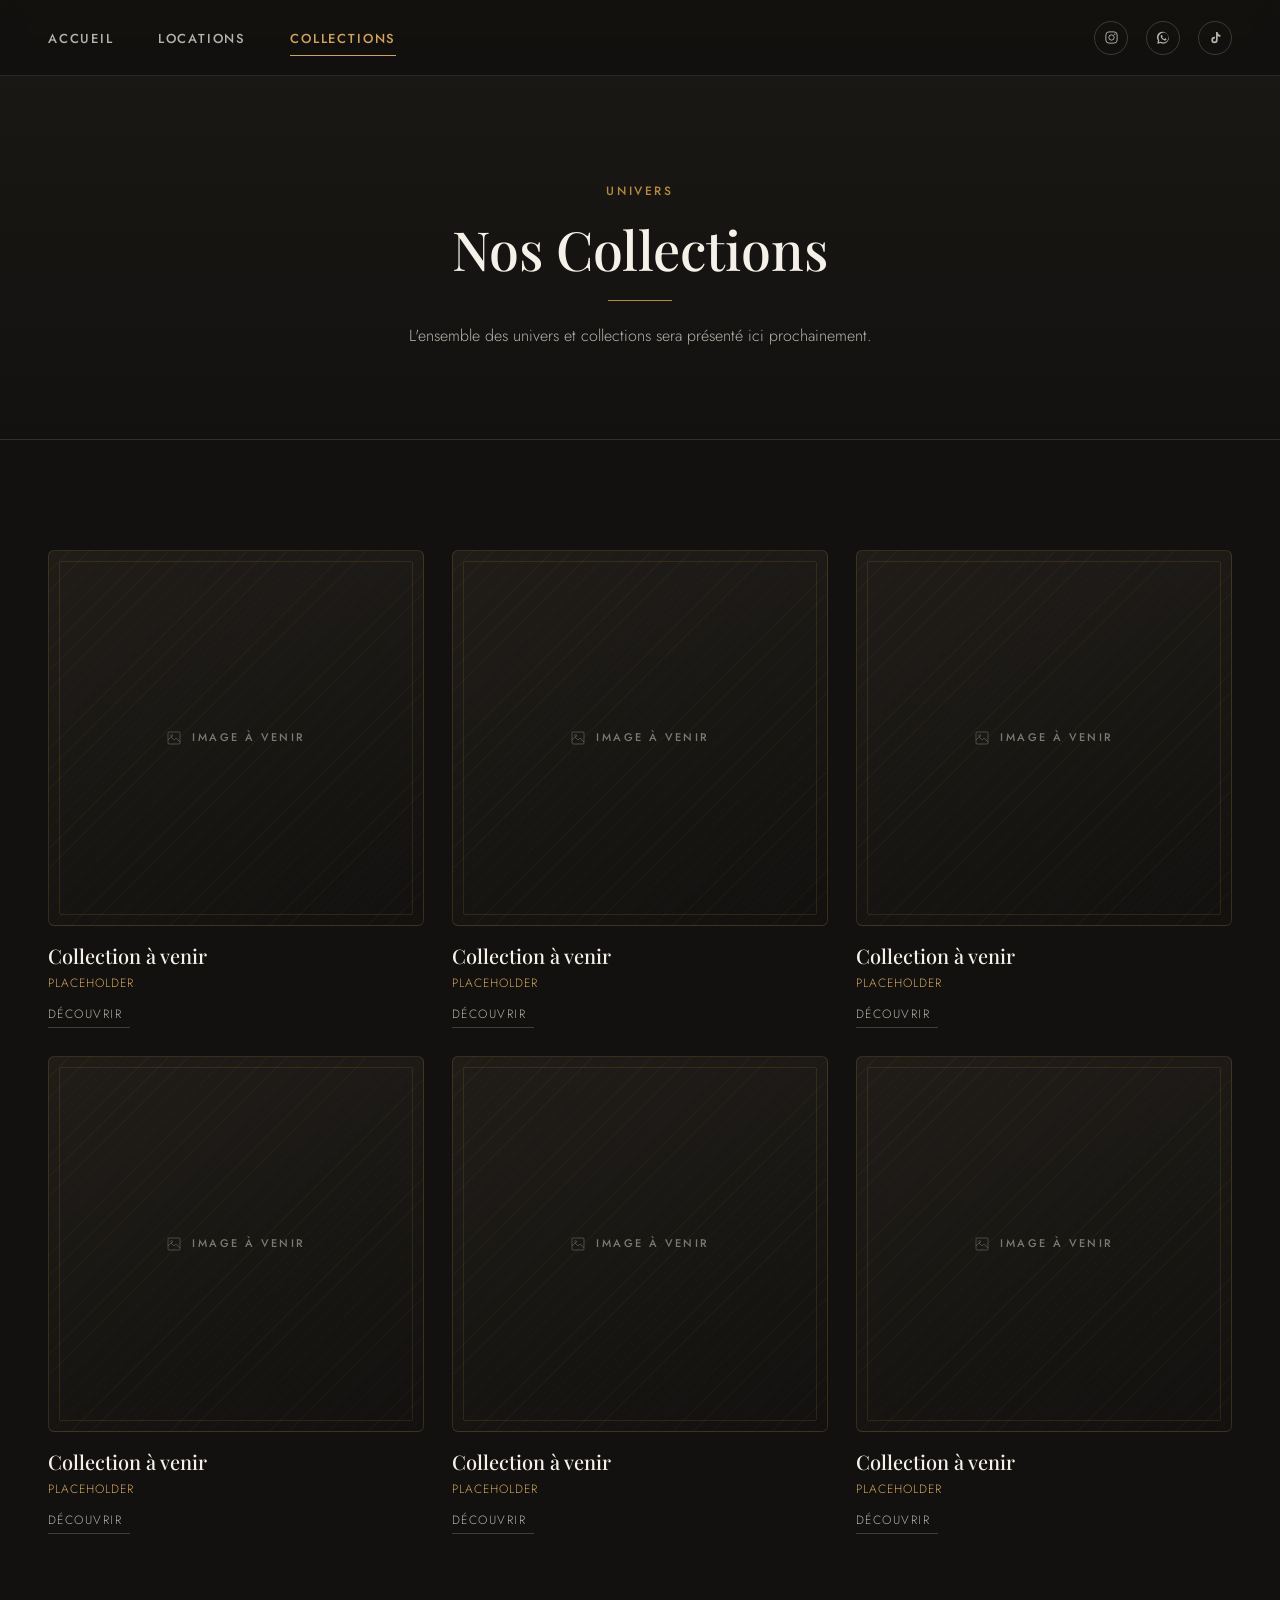
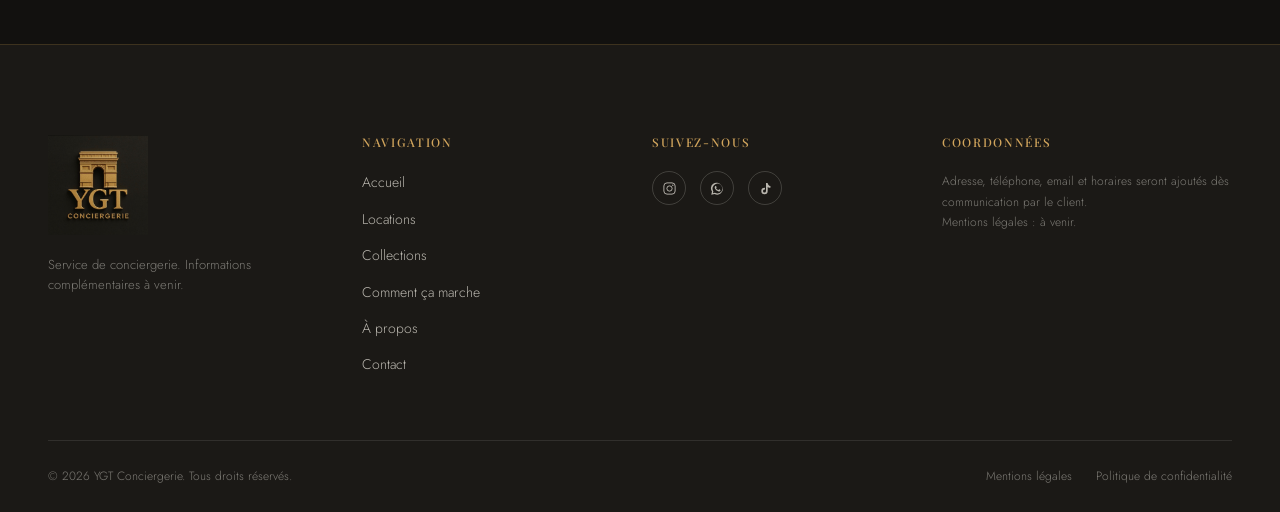
==== collections.html @ a8f9ca13 "Site YGT Conciergerie - structure initiale" ====
<!DOCTYPE html>
<html lang="fr">
<head>
<meta charset="UTF-8">
<meta name="viewport" content="width=device-width, initial-scale=1.0">
<title>YGT Conciergerie — Collections</title>
<meta name="description" content="YGT Conciergerie — page Collections. Contenu en cours de finalisation.">
<link rel="canonical" href="https://www.ygtconciergerie-a-definir.fr/collections.html">
<!-- ⚠ Domaine de production à renseigner : remplacer "ygtconciergerie-a-definir.fr" partout dans le site avant mise en ligne -->

<meta property="og:type" content="website">
<meta property="og:site_name" content="YGT Conciergerie">
<meta property="og:title" content="YGT Conciergerie — Collections">
<meta property="og:description" content="YGT Conciergerie — page Collections. Contenu en cours de finalisation.">
<meta property="og:image" content="https://www.ygtconciergerie-a-definir.fr/assets/logos/17_miniature_og_avec_texte.jpg">
<meta property="og:url" content="https://www.ygtconciergerie-a-definir.fr/collections.html">
<meta property="og:locale" content="fr_FR">

<meta name="twitter:card" content="summary_large_image">
<meta name="twitter:title" content="YGT Conciergerie — Collections">
<meta name="twitter:description" content="YGT Conciergerie — page Collections. Contenu en cours de finalisation.">
<meta name="twitter:image" content="https://www.ygtconciergerie-a-definir.fr/assets/logos/17_miniature_og_avec_texte.jpg">

<link rel="icon" href="assets/logos/06_favicon_16.jpg" sizes="16x16" type="image/jpeg">
<link rel="icon" href="assets/logos/05_favicon_32.jpg" sizes="32x32" type="image/jpeg">
<link rel="icon" href="assets/logos/04_favicon_64.jpg" sizes="64x64" type="image/jpeg">
<link rel="icon" href="assets/logos/03_favicon_128.jpg" sizes="128x128" type="image/jpeg">
<link rel="icon" href="assets/logos/02_favicon_256.jpg" sizes="256x256" type="image/jpeg">
<link rel="apple-touch-icon" href="assets/logos/07_icone_application_fond_sombre.jpg">

<link rel="stylesheet" href="css/style.css">
<link rel="stylesheet" href="css/animations.css">
<link rel="stylesheet" href="css/responsive.css">
</head>
<body>
<a class="skip-link" href="#main">Aller au contenu principal</a>

<header class="site-header header-solid" id="siteHeader">
    <div class="container header-inner">
        <nav class="main-nav" aria-label="Navigation principale">
            <ul>
                <li><a href="index.html" class="nav-link">Accueil</a></li>
                <li><a href="locations.html" class="nav-link">Locations</a></li>
                <li><a href="collections.html" class="nav-link" aria-current="page">Collections</a></li>
            </ul>
        </nav>

        <div class="header-socials" aria-label="Réseaux sociaux YGT Conciergerie">
            <a href="#" class="social-icon" aria-label="Instagram (lien à venir)">
                <svg viewBox="0 0 24 24" fill="none" stroke="currentColor" stroke-width="1.5" aria-hidden="true"><rect x="3" y="3" width="18" height="18" rx="5"/><circle cx="12" cy="12" r="4.2"/><circle cx="17.3" cy="6.7" r="1.1" fill="currentColor" stroke="none"/></svg>
            </a>
            <a href="#" class="social-icon" aria-label="WhatsApp (lien à venir)">
                <svg viewBox="0 0 24 24" fill="currentColor" aria-hidden="true"><path d="M17.6 6.3A8.9 8.9 0 0 0 3.2 16.9L2 22l5.3-1.2a8.9 8.9 0 0 0 12.6-11A8.9 8.9 0 0 0 17.6 6.3zM12 20a7.9 7.9 0 0 1-4-1.1l-.3-.2-3 .7.7-2.9-.2-.3A7.9 7.9 0 1 1 12 20zm4.4-5.9c-.2-.1-1.4-.7-1.6-.8-.2-.1-.4-.1-.5.1-.2.2-.6.8-.8 1-.1.1-.3.2-.5.1-.2-.1-1-.4-1.9-1.2-.7-.6-1.2-1.4-1.3-1.6-.1-.2 0-.4.1-.5l.4-.4c.1-.1.2-.3.2-.4.1-.1 0-.3 0-.4C10.4 9.7 10 8.7 9.8 8.3c-.2-.4-.3-.3-.5-.3h-.4c-.1 0-.4.1-.6.3-.2.2-.8.8-.8 1.9s.8 2.2.9 2.4c.1.1 1.6 2.5 3.9 3.5.5.2 1 .4 1.3.5.5.2 1 .1 1.4.1.4-.1 1.4-.6 1.6-1.1.2-.5.2-1 .1-1.1-.1-.1-.2-.2-.4-.3z"/></svg>
            </a>
            <a href="#" class="social-icon" aria-label="TikTok (lien à venir)">
                <svg viewBox="0 0 24 24" fill="currentColor" aria-hidden="true"><path d="M16.6 5.8c-.7-.7-1.1-1.7-1.1-2.8h-2.7v13.1c0 1.3-1.1 2.4-2.4 2.4a2.4 2.4 0 0 1 0-4.8c.3 0 .5 0 .8.1V11c-.3 0-.5-.1-.8-.1a5.1 5.1 0 1 0 5.1 5.1V9.4a7.5 7.5 0 0 0 4.4 1.4V8.1a4.8 4.8 0 0 1-3.3-2.3z"/></svg>
            </a>
        </div>

        <button class="menu-toggle" id="menuToggle" aria-label="Ouvrir le menu" aria-expanded="false" aria-controls="mobileMenu">
            <span></span><span></span><span></span>
        </button>
    </div>
</header>

<div class="mobile-menu" id="mobileMenu" aria-hidden="true">
    <nav class="mobile-menu-nav" aria-label="Navigation mobile">
        <ul>
            <li><a href="index.html">Accueil</a></li>
            <li><a href="locations.html">Locations</a></li>
            <li><a href="collections.html" aria-current="page">Collections</a></li>
        </ul>
    </nav>
    <div class="mobile-menu-socials" aria-label="Réseaux sociaux YGT Conciergerie">
        <a href="#" class="social-icon" aria-label="Instagram (lien à venir)">
            <svg viewBox="0 0 24 24" fill="none" stroke="currentColor" stroke-width="1.5" aria-hidden="true"><rect x="3" y="3" width="18" height="18" rx="5"/><circle cx="12" cy="12" r="4.2"/><circle cx="17.3" cy="6.7" r="1.1" fill="currentColor" stroke="none"/></svg>
        </a>
        <a href="#" class="social-icon" aria-label="WhatsApp (lien à venir)">
            <svg viewBox="0 0 24 24" fill="currentColor" aria-hidden="true"><path d="M17.6 6.3A8.9 8.9 0 0 0 3.2 16.9L2 22l5.3-1.2a8.9 8.9 0 0 0 12.6-11A8.9 8.9 0 0 0 17.6 6.3zM12 20a7.9 7.9 0 0 1-4-1.1l-.3-.2-3 .7.7-2.9-.2-.3A7.9 7.9 0 1 1 12 20zm4.4-5.9c-.2-.1-1.4-.7-1.6-.8-.2-.1-.4-.1-.5.1-.2.2-.6.8-.8 1-.1.1-.3.2-.5.1-.2-.1-1-.4-1.9-1.2-.7-.6-1.2-1.4-1.3-1.6-.1-.2 0-.4.1-.5l.4-.4c.1-.1.2-.3.2-.4.1-.1 0-.3 0-.4C10.4 9.7 10 8.7 9.8 8.3c-.2-.4-.3-.3-.5-.3h-.4c-.1 0-.4.1-.6.3-.2.2-.8.8-.8 1.9s.8 2.2.9 2.4c.1.1 1.6 2.5 3.9 3.5.5.2 1 .4 1.3.5.5.2 1 .1 1.4.1.4-.1 1.4-.6 1.6-1.1.2-.5.2-1 .1-1.1-.1-.1-.2-.2-.4-.3z"/></svg>
        </a>
        <a href="#" class="social-icon" aria-label="TikTok (lien à venir)">
            <svg viewBox="0 0 24 24" fill="currentColor" aria-hidden="true"><path d="M16.6 5.8c-.7-.7-1.1-1.7-1.1-2.8h-2.7v13.1c0 1.3-1.1 2.4-2.4 2.4a2.4 2.4 0 0 1 0-4.8c.3 0 .5 0 .8.1V11c-.3 0-.5-.1-.8-.1a5.1 5.1 0 1 0 5.1 5.1V9.4a7.5 7.5 0 0 0 4.4 1.4V8.1a4.8 4.8 0 0 1-3.3-2.3z"/></svg>
        </a>
    </div>
</div>

<main id="main">

<section class="page-hero">
    <div class="container">
        <span class="eyebrow">Univers</span>
        <h1>Nos Collections</h1>
        <hr class="divider-gold">
        <p class="page-lead">L'ensemble des univers et collections sera présenté ici prochainement.</p>
    </div>
</section>

<section class="section">
    <div class="container">
        <div class="card-grid">

            <article class="card reveal reveal-delay-1">
                <div class="card-media media-placeholder ratio-square">
                    <span class="placeholder-label">
                        <svg viewBox="0 0 24 24" fill="none" stroke="currentColor" stroke-width="1.3" aria-hidden="true"><rect x="3" y="3" width="18" height="18" rx="1.5"/><path d="M3 15l4.5-4.5L12 15l3-3 6 6"/><circle cx="8.5" cy="8.5" r="1.5"/></svg>
                        Image à venir
                    </span>
                </div>
                <div class="card-body">
                    <h2 class="card-title">Collection à venir</h2>
                    <span class="card-meta">Placeholder</span>
                    <a href="#" class="card-link">
                        Découvrir
                        <svg viewBox="0 0 24 24" fill="none" stroke="currentColor" stroke-width="1.5" aria-hidden="true"><path d="M5 12h14M13 6l6 6-6 6"/></svg>
                    </a>
                </div>
            </article>

            <article class="card reveal reveal-delay-2">
                <div class="card-media media-placeholder ratio-square">
                    <span class="placeholder-label">
                        <svg viewBox="0 0 24 24" fill="none" stroke="currentColor" stroke-width="1.3" aria-hidden="true"><rect x="3" y="3" width="18" height="18" rx="1.5"/><path d="M3 15l4.5-4.5L12 15l3-3 6 6"/><circle cx="8.5" cy="8.5" r="1.5"/></svg>
                        Image à venir
                    </span>
                </div>
                <div class="card-body">
                    <h2 class="card-title">Collection à venir</h2>
                    <span class="card-meta">Placeholder</span>
                    <a href="#" class="card-link">
                        Découvrir
                        <svg viewBox="0 0 24 24" fill="none" stroke="currentColor" stroke-width="1.5" aria-hidden="true"><path d="M5 12h14M13 6l6 6-6 6"/></svg>
                    </a>
                </div>
            </article>

            <article class="card reveal reveal-delay-3">
                <div class="card-media media-placeholder ratio-square">
                    <span class="placeholder-label">
                        <svg viewBox="0 0 24 24" fill="none" stroke="currentColor" stroke-width="1.3" aria-hidden="true"><rect x="3" y="3" width="18" height="18" rx="1.5"/><path d="M3 15l4.5-4.5L12 15l3-3 6 6"/><circle cx="8.5" cy="8.5" r="1.5"/></svg>
                        Image à venir
                    </span>
                </div>
                <div class="card-body">
                    <h2 class="card-title">Collection à venir</h2>
                    <span class="card-meta">Placeholder</span>
                    <a href="#" class="card-link">
                        Découvrir
                        <svg viewBox="0 0 24 24" fill="none" stroke="currentColor" stroke-width="1.5" aria-hidden="true"><path d="M5 12h14M13 6l6 6-6 6"/></svg>
                    </a>
                </div>
            </article>

            <article class="card reveal reveal-delay-4">
                <div class="card-media media-placeholder ratio-square">
                    <span class="placeholder-label">
                        <svg viewBox="0 0 24 24" fill="none" stroke="currentColor" stroke-width="1.3" aria-hidden="true"><rect x="3" y="3" width="18" height="18" rx="1.5"/><path d="M3 15l4.5-4.5L12 15l3-3 6 6"/><circle cx="8.5" cy="8.5" r="1.5"/></svg>
                        Image à venir
                    </span>
                </div>
                <div class="card-body">
                    <h2 class="card-title">Collection à venir</h2>
                    <span class="card-meta">Placeholder</span>
                    <a href="#" class="card-link">
                        Découvrir
                        <svg viewBox="0 0 24 24" fill="none" stroke="currentColor" stroke-width="1.5" aria-hidden="true"><path d="M5 12h14M13 6l6 6-6 6"/></svg>
                    </a>
                </div>
            </article>

            <article class="card reveal reveal-delay-5">
                <div class="card-media media-placeholder ratio-square">
                    <span class="placeholder-label">
                        <svg viewBox="0 0 24 24" fill="none" stroke="currentColor" stroke-width="1.3" aria-hidden="true"><rect x="3" y="3" width="18" height="18" rx="1.5"/><path d="M3 15l4.5-4.5L12 15l3-3 6 6"/><circle cx="8.5" cy="8.5" r="1.5"/></svg>
                        Image à venir
                    </span>
                </div>
                <div class="card-body">
                    <h2 class="card-title">Collection à venir</h2>
                    <span class="card-meta">Placeholder</span>
                    <a href="#" class="card-link">
                        Découvrir
                        <svg viewBox="0 0 24 24" fill="none" stroke="currentColor" stroke-width="1.5" aria-hidden="true"><path d="M5 12h14M13 6l6 6-6 6"/></svg>
                    </a>
                </div>
            </article>

            <article class="card reveal reveal-delay-6">
                <div class="card-media media-placeholder ratio-square">
                    <span class="placeholder-label">
                        <svg viewBox="0 0 24 24" fill="none" stroke="currentColor" stroke-width="1.3" aria-hidden="true"><rect x="3" y="3" width="18" height="18" rx="1.5"/><path d="M3 15l4.5-4.5L12 15l3-3 6 6"/><circle cx="8.5" cy="8.5" r="1.5"/></svg>
                        Image à venir
                    </span>
                </div>
                <div class="card-body">
                    <h2 class="card-title">Collection à venir</h2>
                    <span class="card-meta">Placeholder</span>
                    <a href="#" class="card-link">
                        Découvrir
                        <svg viewBox="0 0 24 24" fill="none" stroke="currentColor" stroke-width="1.5" aria-hidden="true"><path d="M5 12h14M13 6l6 6-6 6"/></svg>
                    </a>
                </div>
            </article>

        </div>
    </div>
</section>

</main>

<footer class="site-footer">
    <div class="container">
        <div class="footer-top">
            <div class="reveal">
                <img class="footer-brand-logo" src="assets/logos/Logo-Principal.jpeg" alt="YGT Conciergerie" width="100" height="120">
                <p class="footer-brand-text">Service de conciergerie. Informations complémentaires à venir.</p>
            </div>

            <div class="reveal reveal-delay-1">
                <h3 class="footer-col-title">Navigation</h3>
                <nav class="footer-links" aria-label="Navigation footer">
                    <a href="index.html">Accueil</a>
                    <a href="locations.html">Locations</a>
                    <a href="collections.html">Collections</a>
                    <a href="comment-ca-marche.html">Comment ça marche</a>
                    <a href="a-propos.html">À propos</a>
                    <a href="contact.html">Contact</a>
                </nav>
            </div>

            <div class="reveal reveal-delay-2">
                <h3 class="footer-col-title">Suivez-nous</h3>
                <div class="footer-socials" aria-label="Réseaux sociaux YGT Conciergerie">
                    <a href="#" class="social-icon" aria-label="Instagram (lien à venir)">
                        <svg viewBox="0 0 24 24" fill="none" stroke="currentColor" stroke-width="1.5" aria-hidden="true"><rect x="3" y="3" width="18" height="18" rx="5"/><circle cx="12" cy="12" r="4.2"/><circle cx="17.3" cy="6.7" r="1.1" fill="currentColor" stroke="none"/></svg>
                    </a>
                    <a href="#" class="social-icon" aria-label="WhatsApp (lien à venir)">
                        <svg viewBox="0 0 24 24" fill="currentColor" aria-hidden="true"><path d="M17.6 6.3A8.9 8.9 0 0 0 3.2 16.9L2 22l5.3-1.2a8.9 8.9 0 0 0 12.6-11A8.9 8.9 0 0 0 17.6 6.3zM12 20a7.9 7.9 0 0 1-4-1.1l-.3-.2-3 .7.7-2.9-.2-.3A7.9 7.9 0 1 1 12 20zm4.4-5.9c-.2-.1-1.4-.7-1.6-.8-.2-.1-.4-.1-.5.1-.2.2-.6.8-.8 1-.1.1-.3.2-.5.1-.2-.1-1-.4-1.9-1.2-.7-.6-1.2-1.4-1.3-1.6-.1-.2 0-.4.1-.5l.4-.4c.1-.1.2-.3.2-.4.1-.1 0-.3 0-.4C10.4 9.7 10 8.7 9.8 8.3c-.2-.4-.3-.3-.5-.3h-.4c-.1 0-.4.1-.6.3-.2.2-.8.8-.8 1.9s.8 2.2.9 2.4c.1.1 1.6 2.5 3.9 3.5.5.2 1 .4 1.3.5.5.2 1 .1 1.4.1.4-.1 1.4-.6 1.6-1.1.2-.5.2-1 .1-1.1-.1-.1-.2-.2-.4-.3z"/></svg>
                    </a>
                    <a href="#" class="social-icon" aria-label="TikTok (lien à venir)">
                        <svg viewBox="0 0 24 24" fill="currentColor" aria-hidden="true"><path d="M16.6 5.8c-.7-.7-1.1-1.7-1.1-2.8h-2.7v13.1c0 1.3-1.1 2.4-2.4 2.4a2.4 2.4 0 0 1 0-4.8c.3 0 .5 0 .8.1V11c-.3 0-.5-.1-.8-.1a5.1 5.1 0 1 0 5.1 5.1V9.4a7.5 7.5 0 0 0 4.4 1.4V8.1a4.8 4.8 0 0 1-3.3-2.3z"/></svg>
                    </a>
                </div>
            </div>

            <div class="reveal reveal-delay-3">
                <h3 class="footer-col-title">Coordonnées</h3>
                <p class="footer-legal-note">
                    Adresse, téléphone, email et horaires seront ajoutés dès communication par le client.<br>
                    Mentions légales : à venir.
                </p>
            </div>
        </div>

        <div class="footer-bottom">
            <p class="footer-copyright">© 2026 YGT Conciergerie. Tous droits réservés.</p>
            <div class="footer-bottom-links">
                <a href="#">Mentions légales</a>
                <a href="#">Politique de confidentialité</a>
            </div>
        </div>
    </div>
</footer>

<script src="js/main.js"></script>
<script src="js/animations.js"></script>
</body>
</html>
---- css/style.css ----
/* ==========================================================================
   YGT CONCIERGERIE — style.css
   Styles de base : variables, reset, typographie, layout, composants
   ========================================================================== */

/* --------------------------------------------------------------------------
   1. Polices
   -------------------------------------------------------------------------- */
@import url('https://fonts.googleapis.com/css2?family=Playfair+Display:ital,wght@0,400;0,500;0,600;0,700;1,400&family=Jost:wght@300;400;500;600&display=swap');

/* --------------------------------------------------------------------------
   2. Variables CSS — palette YGT Conciergerie
   -------------------------------------------------------------------------- */
:root {
    /* Palette */
    --color-black: #12110F;
    --color-dark: #1B1916;
    --color-dark-alt: #201D19;
    --color-gold: #B88A3D;
    --color-gold-light: #D0A45C;
    --color-ivory: #F5F1E8;
    --color-ivory-soft: rgba(245, 241, 232, 0.72);
    --color-ivory-faint: rgba(245, 241, 232, 0.45);
    --color-border: rgba(184, 138, 61, 0.22);
    --color-border-soft: rgba(245, 241, 232, 0.1);

    /* Typographie */
    --font-display: 'Playfair Display', Georgia, 'Times New Roman', serif;
    --font-body: 'Jost', 'Helvetica Neue', Arial, sans-serif;

    /* Layout */
    --container-width: 1240px;
    --container-padding: 32px;
    --header-height: 92px;
    --header-height-mobile: 72px;
    --radius-sm: 2px;
    --radius-md: 6px;

    /* Transitions */
    --ease: cubic-bezier(0.4, 0, 0.2, 1);
    --transition-fast: 0.25s var(--ease);
    --transition-base: 0.45s var(--ease);
    --transition-slow: 0.7s var(--ease);
}

/* --------------------------------------------------------------------------
   3. Reset
   -------------------------------------------------------------------------- */
*, *::before, *::after { box-sizing: border-box; }

html {
    scroll-behavior: smooth;
    -webkit-text-size-adjust: 100%;
}

body {
    margin: 0;
    background-color: var(--color-black);
    color: var(--color-ivory);
    font-family: var(--font-body);
    font-weight: 300;
    line-height: 1.6;
    -webkit-font-smoothing: antialiased;
    -moz-osx-font-smoothing: grayscale;
    overflow-x: hidden;
}

img, video { max-width: 100%; display: block; }

a { color: inherit; text-decoration: none; }

ul, ol { list-style: none; margin: 0; padding: 0; }

button {
    font-family: inherit;
    background: none;
    border: none;
    cursor: pointer;
    color: inherit;
}

input, textarea, select {
    font-family: inherit;
    font-size: inherit;
    color: inherit;
}

h1, h2, h3, h4, h5, h6 {
    font-family: var(--font-display);
    font-weight: 500;
    line-height: 1.2;
    margin: 0;
    color: var(--color-ivory);
}

p { margin: 0; }

/* Focus visible — accessibilité clavier */
a:focus-visible,
button:focus-visible,
input:focus-visible,
textarea:focus-visible {
    outline: 2px solid var(--color-gold-light);
    outline-offset: 3px;
}

::selection {
    background: var(--color-gold);
    color: var(--color-black);
}

/* --------------------------------------------------------------------------
   4. Layout utilitaire
   -------------------------------------------------------------------------- */
.container {
    width: 100%;
    max-width: var(--container-width);
    margin: 0 auto;
    padding: 0 var(--container-padding);
}

.section {
    padding: 110px 0;
}

.section-tight { padding: 70px 0; }

.section-header {
    display: flex;
    align-items: flex-end;
    justify-content: space-between;
    gap: 24px;
    margin-bottom: 56px;
    flex-wrap: wrap;
}

.section-header .eyebrow { margin-bottom: 14px; }

.section-title {
    font-size: clamp(28px, 3.4vw, 42px);
}

.section-link {
    display: inline-flex;
    align-items: center;
    gap: 10px;
    font-family: var(--font-body);
    font-size: 13px;
    letter-spacing: 0.12em;
    text-transform: uppercase;
    color: var(--color-gold-light);
    white-space: nowrap;
    padding-bottom: 4px;
    border-bottom: 1px solid transparent;
    transition: border-color var(--transition-fast), color var(--transition-fast);
}

.section-link:hover,
.section-link:focus-visible {
    border-color: var(--color-gold-light);
    color: var(--color-ivory);
}

.section-link svg { width: 16px; height: 16px; transition: transform var(--transition-fast); }
.section-link:hover svg { transform: translateX(4px); }

.eyebrow {
    display: block;
    font-family: var(--font-body);
    font-size: 12px;
    font-weight: 500;
    letter-spacing: 0.22em;
    text-transform: uppercase;
    color: var(--color-gold);
}

.divider-gold {
    width: 64px;
    height: 1px;
    background: var(--color-gold);
    border: none;
    margin: 18px 0 0;
}

.text-lead {
    font-size: 17px;
    color: var(--color-ivory-soft);
    max-width: 60ch;
    font-weight: 300;
}

.visually-hidden {
    position: absolute;
    width: 1px; height: 1px;
    padding: 0; margin: -1px;
    overflow: hidden;
    clip: rect(0,0,0,0);
    white-space: nowrap;
    border: 0;
}

.skip-link {
    position: absolute;
    top: -60px;
    left: 16px;
    z-index: 1000;
    background: var(--color-gold);
    color: var(--color-black);
    padding: 12px 20px;
    font-family: var(--font-body);
    font-size: 13px;
    letter-spacing: 0.08em;
    text-transform: uppercase;
    border-radius: var(--radius-sm);
    transition: top var(--transition-fast);
}

.skip-link:focus { top: 16px; }

/* --------------------------------------------------------------------------
   5. Boutons
   -------------------------------------------------------------------------- */
.btn {
    position: relative;
    display: inline-flex;
    align-items: center;
    justify-content: center;
    gap: 10px;
    padding: 17px 38px;
    font-family: var(--font-body);
    font-size: 13px;
    font-weight: 500;
    letter-spacing: 0.14em;
    text-transform: uppercase;
    border-radius: var(--radius-sm);
    border: 1px solid transparent;
    transition: background-color var(--transition-fast), color var(--transition-fast), border-color var(--transition-fast), transform var(--transition-fast);
    white-space: nowrap;
}

.btn-primary {
    background: var(--color-gold);
    color: var(--color-black);
    border-color: var(--color-gold);
}

.btn-primary:hover,
.btn-primary:focus-visible {
    background: var(--color-gold-light);
    border-color: var(--color-gold-light);
    transform: translateY(-2px);
}

.btn-secondary {
    background: transparent;
    color: var(--color-ivory);
    border-color: rgba(245, 241, 232, 0.35);
}

.btn-secondary:hover,
.btn-secondary:focus-visible {
    border-color: var(--color-gold-light);
    color: var(--color-gold-light);
    transform: translateY(-2px);
}

.btn-block { width: 100%; }

/* --------------------------------------------------------------------------
   6. Header
   -------------------------------------------------------------------------- */
.site-header {
    position: fixed;
    top: 0;
    left: 0;
    right: 0;
    z-index: 500;
    height: var(--header-height);
    display: flex;
    align-items: center;
    background: transparent;
    border-bottom: 1px solid transparent;
    transition: background-color var(--transition-base), border-color var(--transition-base), height var(--transition-base);
}

.site-header.is-scrolled {
    background: rgba(18, 17, 15, 0.88);
    backdrop-filter: blur(10px);
    -webkit-backdrop-filter: blur(10px);
    border-bottom-color: var(--color-border-soft);
    height: 76px;
}

/* Header non-transparent par défaut (pages secondaires sans hero plein écran) */
.site-header.header-solid {
    background: rgba(18, 17, 15, 0.92);
    border-bottom-color: var(--color-border-soft);
}

.header-inner {
    display: flex;
    align-items: center;
    justify-content: space-between;
    width: 100%;
}

.main-nav ul {
    display: flex;
    align-items: center;
    gap: 44px;
}

.nav-link {
    position: relative;
    font-size: 13px;
    font-weight: 500;
    letter-spacing: 0.14em;
    text-transform: uppercase;
    color: var(--color-ivory-soft);
    padding: 8px 0;
    transition: color var(--transition-fast);
}

.nav-link::after {
    content: "";
    position: absolute;
    left: 0;
    bottom: 0;
    width: 0;
    height: 1px;
    background: var(--color-gold-light);
    transition: width var(--transition-fast);
}

.nav-link:hover,
.nav-link:focus-visible {
    color: var(--color-ivory);
}

.nav-link:hover::after,
.nav-link:focus-visible::after,
.nav-link[aria-current="page"]::after {
    width: 100%;
}

.nav-link[aria-current="page"] {
    color: var(--color-gold-light);
}

.header-socials {
    display: flex;
    align-items: center;
    gap: 18px;
}

.social-icon {
    display: inline-flex;
    align-items: center;
    justify-content: center;
    width: 34px;
    height: 34px;
    color: var(--color-ivory-soft);
    border: 1px solid rgba(245, 241, 232, 0.18);
    border-radius: 50%;
    transition: color var(--transition-fast), border-color var(--transition-fast), transform var(--transition-fast);
}

.social-icon svg { width: 15px; height: 15px; }

.social-icon:hover,
.social-icon:focus-visible {
    color: var(--color-gold-light);
    border-color: var(--color-gold-light);
    transform: translateY(-2px);
}

/* Menu hamburger (mobile) */
.menu-toggle {
    display: none;
    flex-direction: column;
    justify-content: center;
    align-items: center;
    gap: 6px;
    width: 44px;
    height: 44px;
    z-index: 620;
}

.menu-toggle span {
    display: block;
    width: 24px;
    height: 1px;
    background: var(--color-ivory);
    transition: transform var(--transition-fast), opacity var(--transition-fast), background-color var(--transition-fast);
}

.menu-toggle[aria-expanded="true"] span:nth-child(1) {
    transform: translateY(7px) rotate(45deg);
}
.menu-toggle[aria-expanded="true"] span:nth-child(2) {
    opacity: 0;
}
.menu-toggle[aria-expanded="true"] span:nth-child(3) {
    transform: translateY(-7px) rotate(-45deg);
}

/* --------------------------------------------------------------------------
   7. Menu mobile (panneau plein écran)
   -------------------------------------------------------------------------- */
.mobile-menu {
    position: fixed;
    inset: 0;
    z-index: 600;
    background: var(--color-black);
    display: flex;
    flex-direction: column;
    justify-content: center;
    align-items: center;
    gap: 48px;
    opacity: 0;
    visibility: hidden;
    transform: translateY(-16px);
    transition: opacity var(--transition-base), transform var(--transition-base), visibility 0s linear var(--transition-base);
}

.mobile-menu.is-open {
    opacity: 1;
    visibility: visible;
    transform: translateY(0);
    transition: opacity var(--transition-base), transform var(--transition-base), visibility 0s linear 0s;
}

.mobile-menu-nav ul {
    display: flex;
    flex-direction: column;
    align-items: center;
    gap: 30px;
}

.mobile-menu-nav a {
    font-family: var(--font-display);
    font-size: 30px;
    font-weight: 500;
    color: var(--color-ivory);
    transition: color var(--transition-fast);
}

.mobile-menu-nav a:hover,
.mobile-menu-nav a:focus-visible,
.mobile-menu-nav a[aria-current="page"] {
    color: var(--color-gold-light);
}

.mobile-menu-socials {
    display: flex;
    gap: 22px;
}

body.menu-open {
    overflow: hidden;
}

/* --------------------------------------------------------------------------
   8. Hero (page d'accueil)
   -------------------------------------------------------------------------- */
.hero {
    position: relative;
    min-height: 100svh;
    display: flex;
    align-items: center;
    justify-content: center;
    overflow: hidden;
    background: radial-gradient(ellipse at 50% 20%, var(--color-dark) 0%, var(--color-black) 68%);
}

.hero-motif {
    position: absolute;
    inset: 0;
    display: flex;
    align-items: flex-end;
    justify-content: center;
    pointer-events: none;
    opacity: 0.05;
}

.hero-motif svg {
    width: min(70vw, 760px);
    height: auto;
    color: var(--color-gold-light);
    transform: translateY(18%);
}

.hero-content {
    position: relative;
    z-index: 2;
    display: flex;
    flex-direction: column;
    align-items: center;
    text-align: center;
    padding-top: var(--header-height);
}

.hero-logo {
    width: 150px;
    height: auto;
    margin: 0 auto 48px;
    mix-blend-mode: lighten;
    filter: drop-shadow(0 0 30px rgba(184, 138, 61, 0.12));
}

.hero-ctas {
    display: flex;
    align-items: center;
    gap: 22px;
    flex-wrap: wrap;
    justify-content: center;
}

.hero-scroll-cue {
    position: absolute;
    bottom: 40px;
    left: 50%;
    transform: translateX(-50%);
    display: flex;
    flex-direction: column;
    align-items: center;
    gap: 10px;
    color: var(--color-ivory-faint);
    z-index: 2;
}

.hero-scroll-cue span {
    font-size: 10px;
    letter-spacing: 0.28em;
    text-transform: uppercase;
}

.hero-scroll-cue .scroll-line {
    width: 1px;
    height: 34px;
    background: linear-gradient(to bottom, var(--color-gold-light), transparent);
}

/* --------------------------------------------------------------------------
   9. Page hero secondaire (pages internes)
   -------------------------------------------------------------------------- */
.page-hero {
    position: relative;
    padding: calc(var(--header-height) + 90px) 0 90px;
    background: linear-gradient(180deg, var(--color-dark) 0%, var(--color-black) 100%);
    border-bottom: 1px solid var(--color-border-soft);
    text-align: center;
}

.page-hero .eyebrow { justify-content: center; display: flex; }

.page-hero h1 {
    font-size: clamp(34px, 5vw, 54px);
    margin-top: 16px;
}

.page-hero .divider-gold { margin-left: auto; margin-right: auto; }

.page-hero .page-lead {
    max-width: 56ch;
    margin: 22px auto 0;
    color: var(--color-ivory-soft);
}

/* --------------------------------------------------------------------------
   10. Placeholders premium (médias à venir)
   -------------------------------------------------------------------------- */
.media-placeholder {
    position: relative;
    display: flex;
    align-items: center;
    justify-content: center;
    background:
        repeating-linear-gradient(135deg, rgba(184,138,61,0.045) 0px, rgba(184,138,61,0.045) 1px, transparent 1px, transparent 14px),
        linear-gradient(160deg, var(--color-dark-alt) 0%, var(--color-black) 100%);
    border: 1px solid var(--color-border);
    border-radius: var(--radius-md);
    overflow: hidden;
    isolation: isolate;
}

.media-placeholder::before {
    content: "";
    position: absolute;
    inset: 10px;
    border: 1px solid rgba(184, 138, 61, 0.16);
    border-radius: 2px;
    pointer-events: none;
}

.placeholder-label {
    display: inline-flex;
    align-items: center;
    gap: 10px;
    font-family: var(--font-body);
    font-size: 11px;
    font-weight: 500;
    letter-spacing: 0.22em;
    text-transform: uppercase;
    color: var(--color-ivory-faint);
}

.placeholder-label svg { width: 16px; height: 16px; opacity: 0.6; }

/* Ratios courants */
.ratio-hero { aspect-ratio: 16 / 9; }
.ratio-square { aspect-ratio: 1 / 1; }
.ratio-portrait { aspect-ratio: 3 / 4; }
.ratio-wide { aspect-ratio: 21 / 9; }
.ratio-banner { aspect-ratio: 4 / 5; }

/* --------------------------------------------------------------------------
   11. Cartes — Location / Collection
   -------------------------------------------------------------------------- */
.card-grid {
    display: grid;
    grid-template-columns: repeat(3, 1fr);
    gap: 28px;
}

.card {
    display: flex;
    flex-direction: column;
    gap: 18px;
}

.card-media { width: 100%; }

.card-body {
    display: flex;
    flex-direction: column;
    gap: 6px;
}

.card-title {
    font-family: var(--font-display);
    font-size: 20px;
    font-weight: 500;
    color: var(--color-ivory);
}

.card-meta {
    font-size: 12px;
    letter-spacing: 0.08em;
    text-transform: uppercase;
    color: var(--color-gold-light);
}

.card-text {
    font-size: 14px;
    color: var(--color-ivory-faint);
}

.card-link {
    margin-top: 6px;
    font-size: 12px;
    letter-spacing: 0.12em;
    text-transform: uppercase;
    color: var(--color-ivory-soft);
    display: inline-flex;
    align-items: center;
    gap: 8px;
    border-bottom: 1px solid rgba(245, 241, 232, 0.2);
    padding-bottom: 3px;
    width: fit-content;
    transition: color var(--transition-fast), border-color var(--transition-fast);
}

.card-link:hover, .card-link:focus-visible {
    color: var(--color-gold-light);
    border-color: var(--color-gold-light);
}

/* --------------------------------------------------------------------------
   12. Bandeau alterné (image + texte)
   -------------------------------------------------------------------------- */
.split {
    display: grid;
    grid-template-columns: 1fr 1fr;
    align-items: center;
    gap: 72px;
}

.split-reverse { direction: rtl; }
.split-reverse > * { direction: ltr; }

.split-feature-list {
    display: grid;
    grid-template-columns: 1fr 1fr;
    gap: 26px;
    margin-top: 34px;
}

.feature-item {
    display: flex;
    align-items: flex-start;
    gap: 14px;
}

.feature-item svg {
    width: 26px;
    height: 26px;
    color: var(--color-gold);
    flex-shrink: 0;
    margin-top: 2px;
}

.feature-item-title {
    font-size: 13px;
    font-weight: 500;
    letter-spacing: 0.04em;
    color: var(--color-ivory);
    margin-bottom: 3px;
}

.feature-item-text {
    font-size: 13px;
    color: var(--color-ivory-faint);
}

/* --------------------------------------------------------------------------
   13. Étapes (Comment ça marche)
   -------------------------------------------------------------------------- */
.steps-list {
    display: grid;
    grid-template-columns: repeat(3, 1fr);
    gap: 40px;
    counter-reset: step;
}

.step-item {
    position: relative;
    padding-top: 46px;
    border-top: 1px solid var(--color-border);
}

.step-number {
    font-family: var(--font-display);
    font-size: 15px;
    color: var(--color-gold);
    letter-spacing: 0.1em;
    display: block;
    margin-bottom: 18px;
}

.step-title {
    font-size: 20px;
    margin-bottom: 10px;
}

.step-text {
    font-size: 14px;
    color: var(--color-ivory-faint);
}

/* --------------------------------------------------------------------------
   14. Formulaire (Contact)
   -------------------------------------------------------------------------- */
.form-grid {
    display: grid;
    grid-template-columns: 1fr 1fr;
    gap: 24px;
}

.form-field { display: flex; flex-direction: column; gap: 10px; }
.form-field-full { grid-column: 1 / -1; }

.form-field label {
    font-size: 11px;
    font-weight: 500;
    letter-spacing: 0.14em;
    text-transform: uppercase;
    color: var(--color-ivory-soft);
}

.form-field input,
.form-field textarea,
.form-field select {
    background: var(--color-dark);
    border: 1px solid rgba(245, 241, 232, 0.14);
    border-radius: var(--radius-sm);
    padding: 15px 16px;
    color: var(--color-ivory);
    font-size: 14px;
    transition: border-color var(--transition-fast);
}

.form-field textarea { resize: vertical; min-height: 140px; }

.form-field input::placeholder,
.form-field textarea::placeholder { color: var(--color-ivory-faint); }

.form-field input:focus,
.form-field textarea:focus,
.form-field select:focus {
    border-color: var(--color-gold);
    outline: none;
}

.form-note {
    font-size: 12px;
    color: var(--color-ivory-faint);
    margin-top: 18px;
}

.contact-info-list {
    display: flex;
    flex-direction: column;
    gap: 28px;
    margin-top: 36px;
}

.contact-info-item {
    display: flex;
    gap: 16px;
    align-items: flex-start;
    padding-bottom: 26px;
    border-bottom: 1px solid var(--color-border-soft);
}

.contact-info-item svg {
    width: 22px; height: 22px;
    color: var(--color-gold);
    flex-shrink: 0;
    margin-top: 3px;
}

.contact-info-label {
    font-size: 11px;
    letter-spacing: 0.14em;
    text-transform: uppercase;
    color: var(--color-gold-light);
    margin-bottom: 5px;
}

.contact-info-value {
    font-size: 15px;
    color: var(--color-ivory-soft);
}

/* --------------------------------------------------------------------------
   15. Bandeau logos maisons (marquee statique / liste)
   -------------------------------------------------------------------------- */
.strip-dark {
    background: var(--color-dark);
    border-top: 1px solid var(--color-border-soft);
    border-bottom: 1px solid var(--color-border-soft);
}

.trust-note {
    display: flex;
    align-items: center;
    gap: 14px;
    font-family: var(--font-body);
    font-size: 12px;
    letter-spacing: 0.14em;
    text-transform: uppercase;
    color: var(--color-ivory-faint);
    text-align: center;
    justify-content: center;
}

.trust-note svg { width: 18px; height: 18px; color: var(--color-gold); }

/* --------------------------------------------------------------------------
   16. Citation
   -------------------------------------------------------------------------- */
.quote-block {
    text-align: center;
    max-width: 720px;
    margin: 0 auto;
}

.quote-block blockquote {
    font-family: var(--font-display);
    font-style: italic;
    font-size: clamp(22px, 3vw, 30px);
    color: var(--color-ivory);
    margin: 0 0 18px;
}

.quote-block cite {
    font-style: normal;
    font-size: 12px;
    letter-spacing: 0.16em;
    text-transform: uppercase;
    color: var(--color-gold-light);
}

/* --------------------------------------------------------------------------
   17. Footer
   -------------------------------------------------------------------------- */
.site-footer {
    background: var(--color-dark);
    border-top: 1px solid var(--color-border);
    padding: 90px 0 0;
}

.footer-top {
    display: grid;
    grid-template-columns: 1.1fr 1fr 1fr 1.2fr;
    gap: 48px;
    padding-bottom: 64px;
}

.footer-brand-logo {
    width: 100px;
    height: auto;
    margin-bottom: 20px;
    mix-blend-mode: lighten;
}

.footer-brand-text {
    font-size: 13px;
    color: var(--color-ivory-faint);
    max-width: 30ch;
}

.footer-col-title {
    font-size: 12px;
    font-weight: 500;
    letter-spacing: 0.14em;
    text-transform: uppercase;
    color: var(--color-gold-light);
    margin-bottom: 22px;
}

.footer-links {
    display: flex;
    flex-direction: column;
    gap: 14px;
}

.footer-links a {
    font-size: 14px;
    color: var(--color-ivory-soft);
    transition: color var(--transition-fast), padding-left var(--transition-fast);
}

.footer-links a:hover,
.footer-links a:focus-visible {
    color: var(--color-gold-light);
    padding-left: 4px;
}

.footer-socials {
    display: flex;
    gap: 14px;
    margin-top: 22px;
}

.footer-legal-note {
    font-size: 12px;
    color: var(--color-ivory-faint);
    line-height: 1.7;
}

.footer-bottom {
    border-top: 1px solid var(--color-border-soft);
    padding: 26px 0;
    display: flex;
    align-items: center;
    justify-content: space-between;
    gap: 16px;
    flex-wrap: wrap;
}

.footer-bottom-links {
    display: flex;
    gap: 24px;
    flex-wrap: wrap;
}

.footer-bottom-links a,
.footer-copyright {
    font-size: 12px;
    color: var(--color-ivory-faint);
}

.footer-bottom-links a:hover,
.footer-bottom-links a:focus-visible {
    color: var(--color-gold-light);
}
---- css/animations.css ----
/* ==========================================================================
   YGT CONCIERGERIE — animations.css
   Animations, transitions et micro-interactions
   ========================================================================== */

/* --------------------------------------------------------------------------
   1. Apparition au scroll (reveal) — piloté par js/animations.js
   -------------------------------------------------------------------------- */
.reveal {
    opacity: 0;
    transform: translateY(28px);
    transition: opacity 0.9s cubic-bezier(0.16, 1, 0.3, 1),
                transform 0.9s cubic-bezier(0.16, 1, 0.3, 1);
    will-change: opacity, transform;
}

.reveal.is-visible {
    opacity: 1;
    transform: translateY(0);
}

.reveal-fade {
    opacity: 0;
    transform: none;
    transition: opacity 1s ease;
}

.reveal-fade.is-visible { opacity: 1; }

.reveal-scale {
    opacity: 0;
    transform: scale(0.97);
    transition: opacity 0.9s cubic-bezier(0.16, 1, 0.3, 1),
                transform 0.9s cubic-bezier(0.16, 1, 0.3, 1);
}

.reveal-scale.is-visible {
    opacity: 1;
    transform: scale(1);
}

/* Délais échelonnés pour groupes d'éléments (cartes, features...) */
.reveal-delay-1 { transition-delay: 0.08s; }
.reveal-delay-2 { transition-delay: 0.16s; }
.reveal-delay-3 { transition-delay: 0.24s; }
.reveal-delay-4 { transition-delay: 0.32s; }
.reveal-delay-5 { transition-delay: 0.4s; }
.reveal-delay-6 { transition-delay: 0.48s; }

/* --------------------------------------------------------------------------
   2. Entrée initiale du Hero (au chargement, sans attendre le scroll)
   -------------------------------------------------------------------------- */
@keyframes heroFadeUp {
    from { opacity: 0; transform: translateY(22px); }
    to { opacity: 1; transform: translateY(0); }
}

.hero-logo {
    animation: heroFadeUp 1.1s cubic-bezier(0.16, 1, 0.3, 1) 0.15s both;
}

.hero-ctas {
    animation: heroFadeUp 1.1s cubic-bezier(0.16, 1, 0.3, 1) 0.4s both;
}

.hero-scroll-cue {
    animation: heroFadeUp 1.1s cubic-bezier(0.16, 1, 0.3, 1) 0.9s both;
}

@keyframes scrollCuePulse {
    0%, 100% { opacity: 0.35; }
    50% { opacity: 1; }
}

.hero-scroll-cue .scroll-line { animation: scrollCuePulse 2.4s ease-in-out infinite; }

/* --------------------------------------------------------------------------
   3. Cartes — hover subtil
   -------------------------------------------------------------------------- */
.card-media {
    transition: transform var(--transition-slow), border-color var(--transition-base);
}

.card:hover .card-media,
.card:focus-within .card-media {
    transform: translateY(-6px);
}

.card:hover .card-title,
.card:focus-within .card-title {
    color: var(--color-gold-light);
    transition: color var(--transition-fast);
}

.media-placeholder {
    transition: border-color var(--transition-base);
}

.card:hover .media-placeholder,
.card:focus-within .media-placeholder {
    border-color: var(--color-gold);
}

/* --------------------------------------------------------------------------
   4. Micro-interactions icônes sociales
   -------------------------------------------------------------------------- */
.social-icon svg { transition: transform var(--transition-fast); }
.social-icon:hover svg,
.social-icon:focus-visible svg {
    transform: scale(1.12);
}

/* --------------------------------------------------------------------------
   5. Menu mobile — apparition des liens en cascade
   -------------------------------------------------------------------------- */
.mobile-menu-nav li {
    opacity: 0;
    transform: translateY(14px);
    transition: opacity 0.5s ease, transform 0.5s ease;
}

.mobile-menu.is-open .mobile-menu-nav li {
    opacity: 1;
    transform: translateY(0);
}

.mobile-menu.is-open .mobile-menu-nav li:nth-child(1) { transition-delay: 0.12s; }
.mobile-menu.is-open .mobile-menu-nav li:nth-child(2) { transition-delay: 0.18s; }
.mobile-menu.is-open .mobile-menu-nav li:nth-child(3) { transition-delay: 0.24s; }

.mobile-menu-socials {
    opacity: 0;
    transition: opacity 0.5s ease 0.32s;
}

.mobile-menu.is-open .mobile-menu-socials { opacity: 1; }

/* --------------------------------------------------------------------------
   6. Header — transition douce déjà gérée dans style.css (is-scrolled)
   -------------------------------------------------------------------------- */
.site-header,
.site-header * {
    transition-timing-function: var(--ease);
}

/* --------------------------------------------------------------------------
   7. Boutons — halo au survol
   -------------------------------------------------------------------------- */
.btn-primary:active { transform: translateY(0); }

.btn::before { content: none; }

/* --------------------------------------------------------------------------
   8. Respect des préférences utilisateur — prefers-reduced-motion
   -------------------------------------------------------------------------- */
@media (prefers-reduced-motion: reduce) {
    *, *::before, *::after {
        animation-duration: 0.001ms !important;
        animation-iteration-count: 1 !important;
        transition-duration: 0.001ms !important;
        scroll-behavior: auto !important;
    }

    .reveal,
    .reveal-fade,
    .reveal-scale {
        opacity: 1 !important;
        transform: none !important;
    }

    html { scroll-behavior: auto; }
}
---- css/responsive.css ----
/* ==========================================================================
   YGT CONCIERGERIE — responsive.css
   Media queries — Desktop / Tablet / Mobile
   Testé sur : 320 / 375 / 390 / 430 / 768 / 1024 / 1440 / 1920
   ========================================================================== */

/* --------------------------------------------------------------------------
   Grand écran (>= 1920px) — confort de lecture, largeur de conteneur figée
   -------------------------------------------------------------------------- */
@media (min-width: 1920px) {
    :root { --container-width: 1320px; }
}

/* --------------------------------------------------------------------------
   Desktop standard (<= 1440px)
   -------------------------------------------------------------------------- */
@media (max-width: 1440px) {
    :root { --container-padding: 28px; }
}

/* --------------------------------------------------------------------------
   Tablette large / petit desktop (<= 1024px)
   -------------------------------------------------------------------------- */
@media (max-width: 1024px) {
    .section { padding: 88px 0; }

    .card-grid { grid-template-columns: repeat(2, 1fr); gap: 22px; }

    .split { gap: 44px; }

    .split-feature-list { grid-template-columns: 1fr 1fr; gap: 20px; }

    .steps-list { grid-template-columns: repeat(3, 1fr); gap: 26px; }

    .footer-top { grid-template-columns: 1fr 1fr; gap: 40px 32px; }

    .form-grid { gap: 20px; }
}

/* --------------------------------------------------------------------------
   Tablette / bascule menu mobile (<= 900px)
   -------------------------------------------------------------------------- */
@media (max-width: 900px) {
    .main-nav,
    .header-socials { display: none; }

    .menu-toggle { display: flex; }

    :root { --header-height: var(--header-height-mobile); }

    .site-header { height: var(--header-height-mobile); }
    .site-header.is-scrolled { height: 64px; }
}

/* --------------------------------------------------------------------------
   Mobile (<= 768px)
   -------------------------------------------------------------------------- */
@media (max-width: 768px) {
    :root { --container-padding: 22px; }

    .section { padding: 68px 0; }
    .section-tight { padding: 48px 0; }

    .section-header {
        flex-direction: column;
        align-items: flex-start;
        gap: 16px;
        margin-bottom: 40px;
    }

    .card-grid { grid-template-columns: 1fr 1fr; gap: 18px; }

    .split,
    .split-reverse {
        grid-template-columns: 1fr;
        direction: ltr;
        gap: 32px;
    }

    .split-feature-list { grid-template-columns: 1fr 1fr; gap: 18px; margin-top: 26px; }

    .steps-list { grid-template-columns: 1fr; gap: 40px; }

    .form-grid { grid-template-columns: 1fr; gap: 18px; }

    .footer-top { grid-template-columns: 1fr; gap: 40px; padding-bottom: 44px; }

    .footer-bottom {
        flex-direction: column;
        align-items: flex-start;
        gap: 14px;
    }

    .hero-ctas { flex-direction: column; width: 100%; max-width: 320px; }
    .hero-ctas .btn { width: 100%; }

    .page-hero { padding: calc(var(--header-height-mobile) + 56px) 0 56px; }

    .quote-block blockquote { font-size: 22px; }
}

/* --------------------------------------------------------------------------
   Petits mobiles (<= 430px) — 430 / 390 / 375
   -------------------------------------------------------------------------- */
@media (max-width: 430px) {
    :root { --container-padding: 18px; }

    .hero-logo { width: 118px; margin-bottom: 36px; }

    .btn { padding: 15px 26px; font-size: 12px; }

    .card-grid { grid-template-columns: 1fr; gap: 30px; }

    .split-feature-list { grid-template-columns: 1fr; gap: 18px; }

    .main-nav ul { gap: 26px; }

    .mobile-menu-nav a { font-size: 26px; }

    .footer-brand-logo { width: 84px; }
}

/* --------------------------------------------------------------------------
   Très petits écrans (<= 320px)
   -------------------------------------------------------------------------- */
@media (max-width: 320px) {
    :root { --container-padding: 14px; }

    .hero-logo { width: 104px; }

    .section-title { font-size: 26px; }

    .btn { padding: 14px 20px; }
}
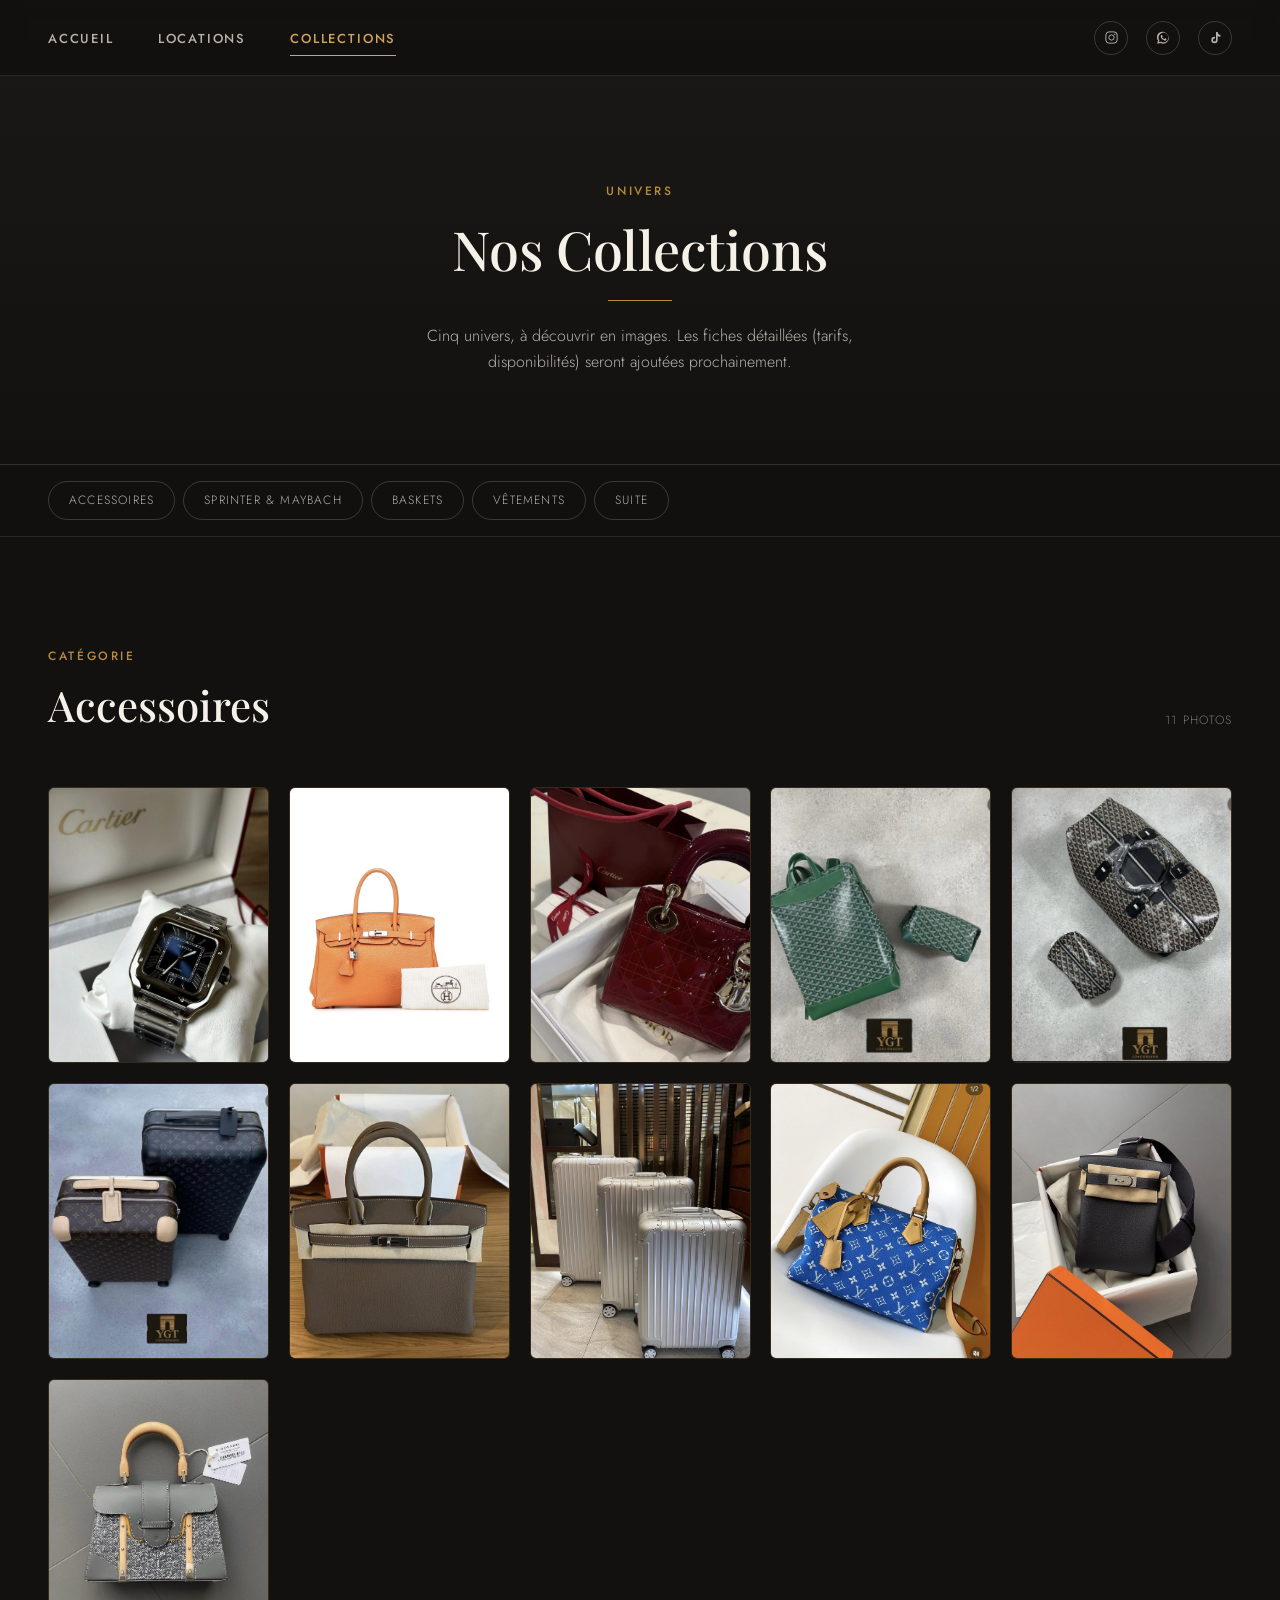
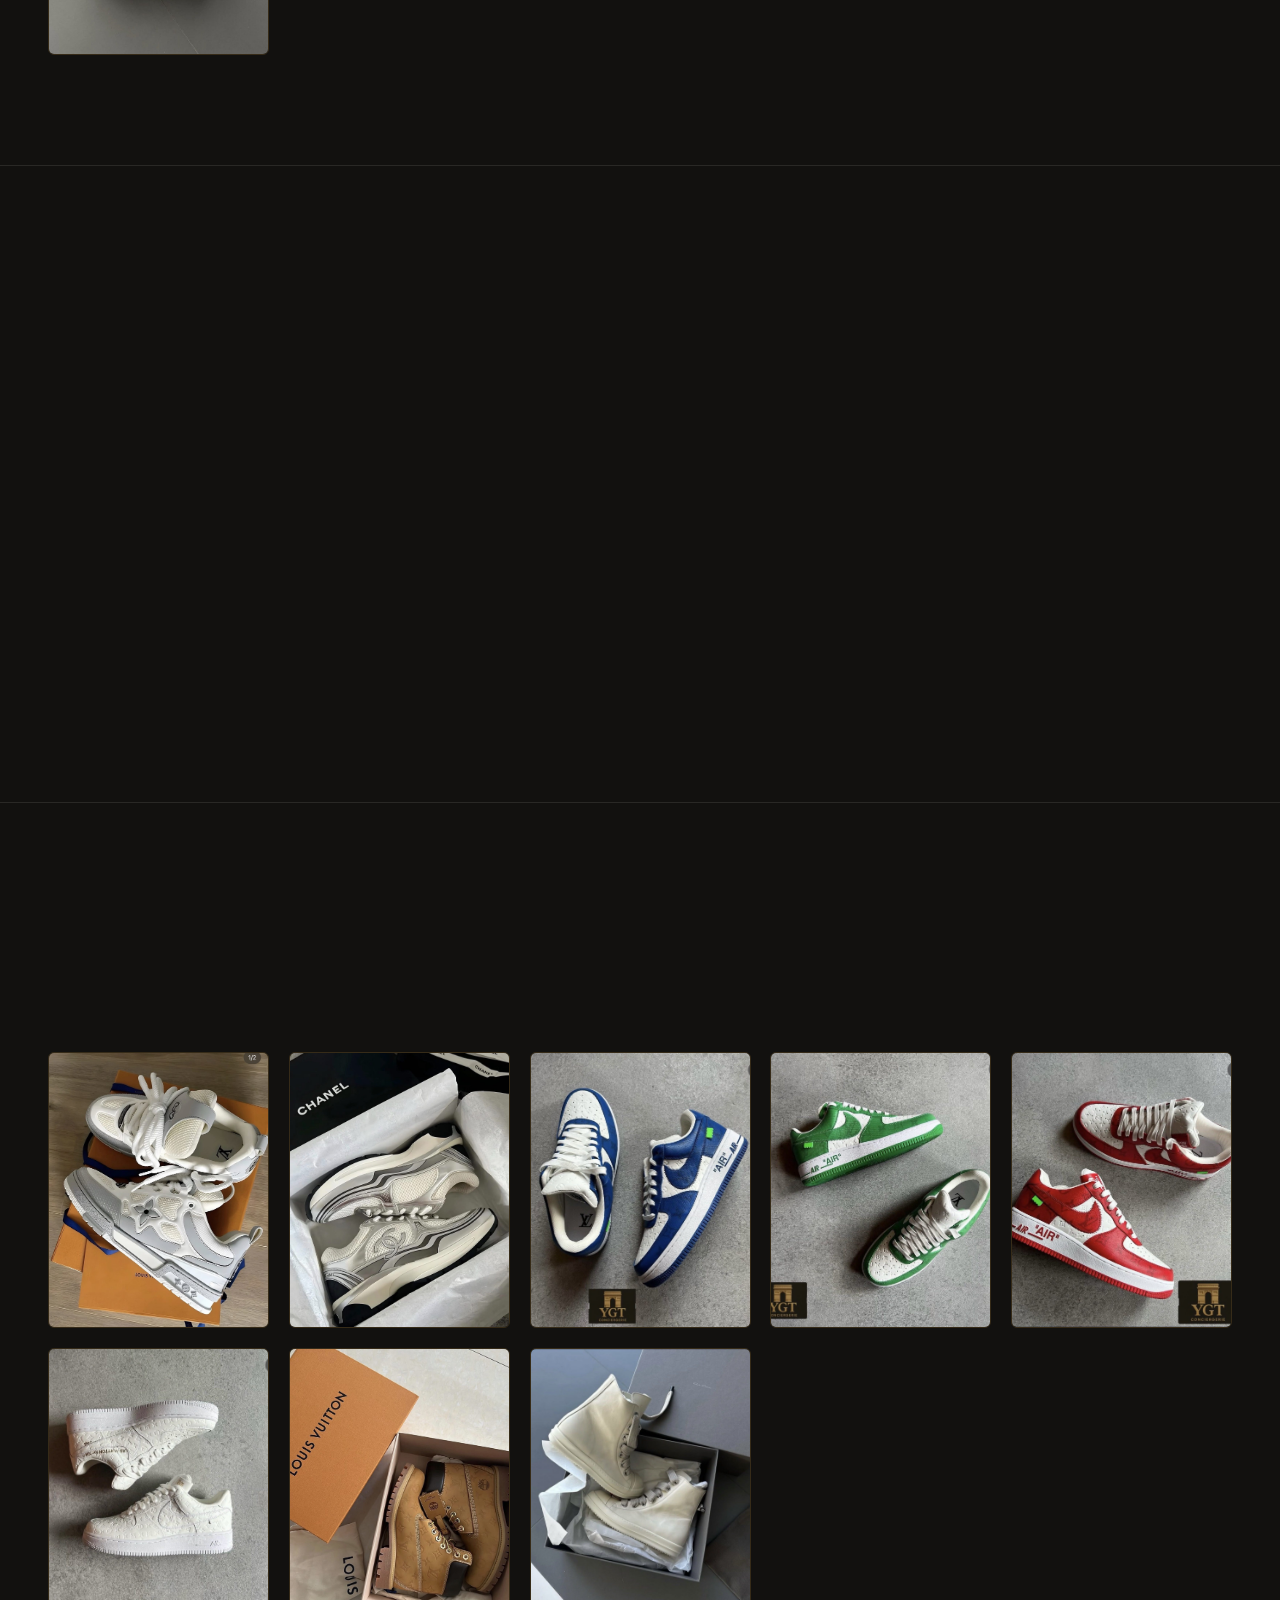
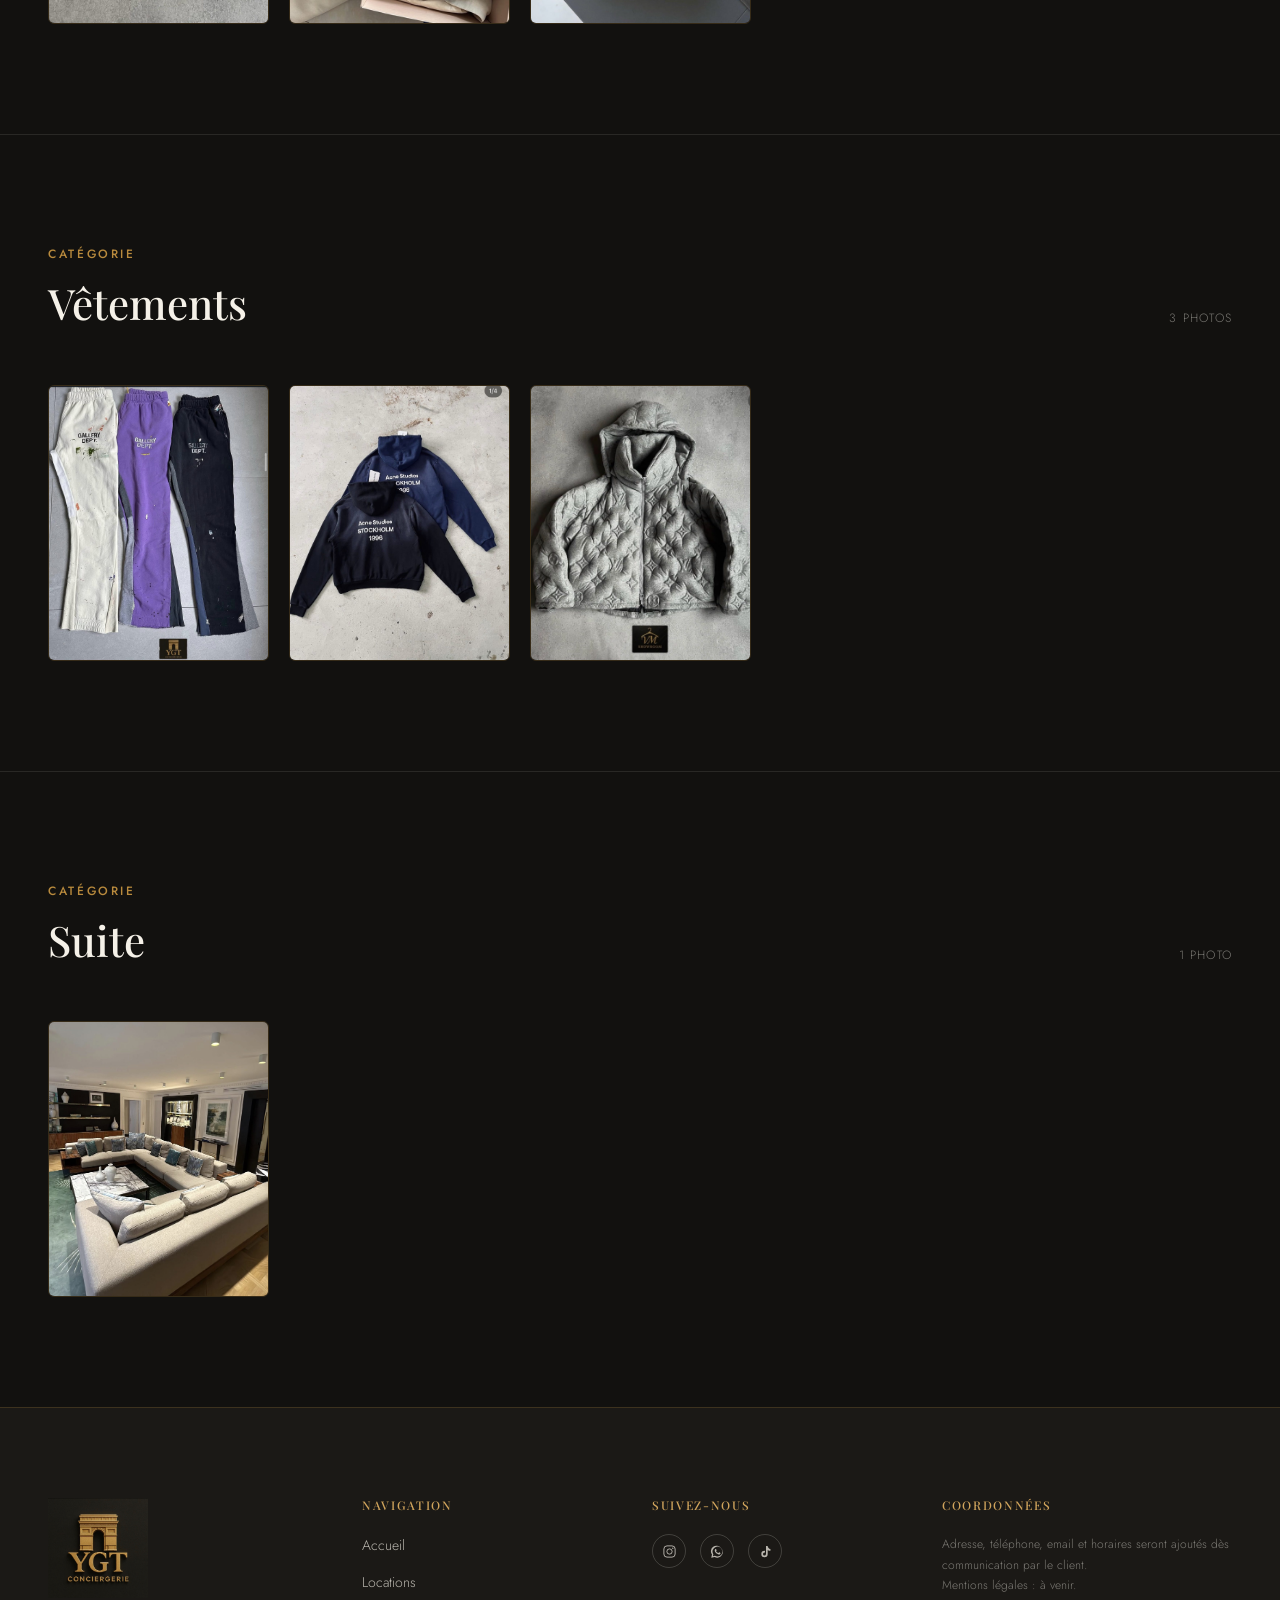
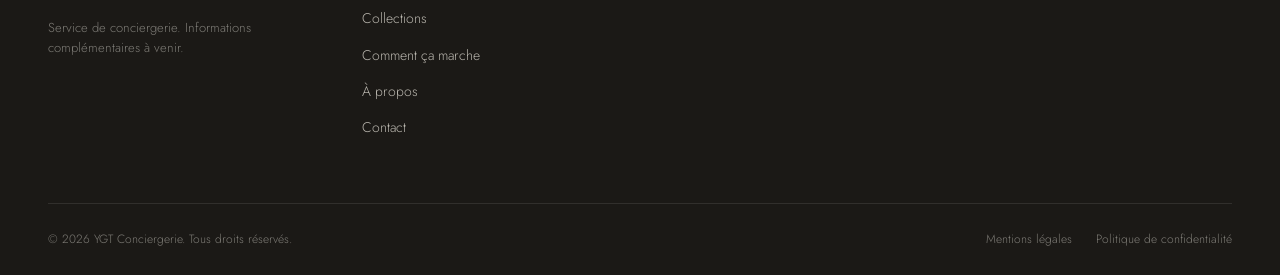
==== commit 87da2f0d: "Ajout des categories reelles avec photos - page Collections" ====
--- a/collections.html
+++ b/collections.html
@@ -91,121 +91,181 @@
         <span class="eyebrow">Univers</span>
         <h1>Nos Collections</h1>
         <hr class="divider-gold">
-        <p class="page-lead">L'ensemble des univers et collections sera présenté ici prochainement.</p>
-    </div>
-</section>
-
-<section class="section">
-    <div class="container">
-        <div class="card-grid">
-
-            <article class="card reveal reveal-delay-1">
-                <div class="card-media media-placeholder ratio-square">
-                    <span class="placeholder-label">
-                        <svg viewBox="0 0 24 24" fill="none" stroke="currentColor" stroke-width="1.3" aria-hidden="true"><rect x="3" y="3" width="18" height="18" rx="1.5"/><path d="M3 15l4.5-4.5L12 15l3-3 6 6"/><circle cx="8.5" cy="8.5" r="1.5"/></svg>
-                        Image à venir
-                    </span>
-                </div>
-                <div class="card-body">
-                    <h2 class="card-title">Collection à venir</h2>
-                    <span class="card-meta">Placeholder</span>
-                    <a href="#" class="card-link">
-                        Découvrir
-                        <svg viewBox="0 0 24 24" fill="none" stroke="currentColor" stroke-width="1.5" aria-hidden="true"><path d="M5 12h14M13 6l6 6-6 6"/></svg>
-                    </a>
-                </div>
-            </article>
-
-            <article class="card reveal reveal-delay-2">
-                <div class="card-media media-placeholder ratio-square">
-                    <span class="placeholder-label">
-                        <svg viewBox="0 0 24 24" fill="none" stroke="currentColor" stroke-width="1.3" aria-hidden="true"><rect x="3" y="3" width="18" height="18" rx="1.5"/><path d="M3 15l4.5-4.5L12 15l3-3 6 6"/><circle cx="8.5" cy="8.5" r="1.5"/></svg>
-                        Image à venir
-                    </span>
-                </div>
-                <div class="card-body">
-                    <h2 class="card-title">Collection à venir</h2>
-                    <span class="card-meta">Placeholder</span>
-                    <a href="#" class="card-link">
-                        Découvrir
-                        <svg viewBox="0 0 24 24" fill="none" stroke="currentColor" stroke-width="1.5" aria-hidden="true"><path d="M5 12h14M13 6l6 6-6 6"/></svg>
-                    </a>
-                </div>
-            </article>
-
-            <article class="card reveal reveal-delay-3">
-                <div class="card-media media-placeholder ratio-square">
-                    <span class="placeholder-label">
-                        <svg viewBox="0 0 24 24" fill="none" stroke="currentColor" stroke-width="1.3" aria-hidden="true"><rect x="3" y="3" width="18" height="18" rx="1.5"/><path d="M3 15l4.5-4.5L12 15l3-3 6 6"/><circle cx="8.5" cy="8.5" r="1.5"/></svg>
-                        Image à venir
-                    </span>
-                </div>
-                <div class="card-body">
-                    <h2 class="card-title">Collection à venir</h2>
-                    <span class="card-meta">Placeholder</span>
-                    <a href="#" class="card-link">
-                        Découvrir
-                        <svg viewBox="0 0 24 24" fill="none" stroke="currentColor" stroke-width="1.5" aria-hidden="true"><path d="M5 12h14M13 6l6 6-6 6"/></svg>
-                    </a>
-                </div>
-            </article>
-
-            <article class="card reveal reveal-delay-4">
-                <div class="card-media media-placeholder ratio-square">
-                    <span class="placeholder-label">
-                        <svg viewBox="0 0 24 24" fill="none" stroke="currentColor" stroke-width="1.3" aria-hidden="true"><rect x="3" y="3" width="18" height="18" rx="1.5"/><path d="M3 15l4.5-4.5L12 15l3-3 6 6"/><circle cx="8.5" cy="8.5" r="1.5"/></svg>
-                        Image à venir
-                    </span>
-                </div>
-                <div class="card-body">
-                    <h2 class="card-title">Collection à venir</h2>
-                    <span class="card-meta">Placeholder</span>
-                    <a href="#" class="card-link">
-                        Découvrir
-                        <svg viewBox="0 0 24 24" fill="none" stroke="currentColor" stroke-width="1.5" aria-hidden="true"><path d="M5 12h14M13 6l6 6-6 6"/></svg>
-                    </a>
-                </div>
-            </article>
-
-            <article class="card reveal reveal-delay-5">
-                <div class="card-media media-placeholder ratio-square">
-                    <span class="placeholder-label">
-                        <svg viewBox="0 0 24 24" fill="none" stroke="currentColor" stroke-width="1.3" aria-hidden="true"><rect x="3" y="3" width="18" height="18" rx="1.5"/><path d="M3 15l4.5-4.5L12 15l3-3 6 6"/><circle cx="8.5" cy="8.5" r="1.5"/></svg>
-                        Image à venir
-                    </span>
-                </div>
-                <div class="card-body">
-                    <h2 class="card-title">Collection à venir</h2>
-                    <span class="card-meta">Placeholder</span>
-                    <a href="#" class="card-link">
-                        Découvrir
-                        <svg viewBox="0 0 24 24" fill="none" stroke="currentColor" stroke-width="1.5" aria-hidden="true"><path d="M5 12h14M13 6l6 6-6 6"/></svg>
-                    </a>
-                </div>
-            </article>
-
-            <article class="card reveal reveal-delay-6">
-                <div class="card-media media-placeholder ratio-square">
-                    <span class="placeholder-label">
-                        <svg viewBox="0 0 24 24" fill="none" stroke="currentColor" stroke-width="1.3" aria-hidden="true"><rect x="3" y="3" width="18" height="18" rx="1.5"/><path d="M3 15l4.5-4.5L12 15l3-3 6 6"/><circle cx="8.5" cy="8.5" r="1.5"/></svg>
-                        Image à venir
-                    </span>
-                </div>
-                <div class="card-body">
-                    <h2 class="card-title">Collection à venir</h2>
-                    <span class="card-meta">Placeholder</span>
-                    <a href="#" class="card-link">
-                        Découvrir
-                        <svg viewBox="0 0 24 24" fill="none" stroke="currentColor" stroke-width="1.5" aria-hidden="true"><path d="M5 12h14M13 6l6 6-6 6"/></svg>
-                    </a>
-                </div>
-            </article>
-
+        <p class="page-lead">Cinq univers, à découvrir en images. Les fiches détaillées (tarifs, disponibilités) seront ajoutées prochainement.</p>
+    </div>
+</section>
+
+<nav class="category-nav" aria-label="Catégories de collections">
+    <div class="container">
+        <div class="category-nav-list">
+            <a href="#accessoires" class="category-nav-link">Accessoires</a>
+            <a href="#sprinter-maybach" class="category-nav-link">Sprinter &amp; Maybach</a>
+            <a href="#baskets" class="category-nav-link">Baskets</a>
+            <a href="#vetements" class="category-nav-link">Vêtements</a>
+            <a href="#suite" class="category-nav-link">Suite</a>
+        </div>
+    </div>
+</nav>
+
+<section class="section category-section" id="accessoires" aria-labelledby="accessoires-title">
+    <div class="container">
+        <div class="section-header reveal">
+            <div>
+                <span class="eyebrow">Catégorie</span>
+                <h2 class="section-title" id="accessoires-title">Accessoires</h2>
+            </div>
+            <span class="category-count">11 photos</span>
+        </div>
+        <div class="photo-grid" data-photo-grid data-category="Accessoires">
+            <a class="photo-item reveal" href="assets/produits/accessoires/accessoires-01.jpg" data-category="Accessoires">
+                <img src="assets/produits/accessoires/accessoires-01.jpg" alt="Accessoire de luxe disponible à la location — YGT Conciergerie" loading="lazy" width="1290" height="1600">
+            </a>
+            <a class="photo-item reveal" href="assets/produits/accessoires/accessoires-02.jpg" data-category="Accessoires">
+                <img src="assets/produits/accessoires/accessoires-02.jpg" alt="Accessoire de luxe disponible à la location — YGT Conciergerie" loading="lazy" width="1290" height="1600">
+            </a>
+            <a class="photo-item reveal" href="assets/produits/accessoires/accessoires-03.jpg" data-category="Accessoires">
+                <img src="assets/produits/accessoires/accessoires-03.jpg" alt="Accessoire de luxe disponible à la location — YGT Conciergerie" loading="lazy" width="1290" height="1600">
+            </a>
+            <a class="photo-item reveal" href="assets/produits/accessoires/accessoires-04.jpg" data-category="Accessoires">
+                <img src="assets/produits/accessoires/accessoires-04.jpg" alt="Accessoire de luxe disponible à la location — YGT Conciergerie" loading="lazy" width="1290" height="1600">
+            </a>
+            <a class="photo-item reveal" href="assets/produits/accessoires/accessoires-05.jpg" data-category="Accessoires">
+                <img src="assets/produits/accessoires/accessoires-05.jpg" alt="Accessoire de luxe disponible à la location — YGT Conciergerie" loading="lazy" width="1290" height="1600">
+            </a>
+            <a class="photo-item reveal" href="assets/produits/accessoires/accessoires-06.jpg" data-category="Accessoires">
+                <img src="assets/produits/accessoires/accessoires-06.jpg" alt="Accessoire de luxe disponible à la location — YGT Conciergerie" loading="lazy" width="1290" height="1600">
+            </a>
+            <a class="photo-item reveal" href="assets/produits/accessoires/accessoires-07.jpg" data-category="Accessoires">
+                <img src="assets/produits/accessoires/accessoires-07.jpg" alt="Accessoire de luxe disponible à la location — YGT Conciergerie" loading="lazy" width="1290" height="1600">
+            </a>
+            <a class="photo-item reveal" href="assets/produits/accessoires/accessoires-08.jpg" data-category="Accessoires">
+                <img src="assets/produits/accessoires/accessoires-08.jpg" alt="Accessoire de luxe disponible à la location — YGT Conciergerie" loading="lazy" width="1290" height="1600">
+            </a>
+            <a class="photo-item reveal" href="assets/produits/accessoires/accessoires-09.jpg" data-category="Accessoires">
+                <img src="assets/produits/accessoires/accessoires-09.jpg" alt="Accessoire de luxe disponible à la location — YGT Conciergerie" loading="lazy" width="1290" height="1600">
+            </a>
+            <a class="photo-item reveal" href="assets/produits/accessoires/accessoires-10.jpg" data-category="Accessoires">
+                <img src="assets/produits/accessoires/accessoires-10.jpg" alt="Accessoire de luxe disponible à la location — YGT Conciergerie" loading="lazy" width="1290" height="1600">
+            </a>
+            <a class="photo-item reveal" href="assets/produits/accessoires/accessoires-11.jpg" data-category="Accessoires">
+                <img src="assets/produits/accessoires/accessoires-11.jpg" alt="Accessoire de luxe disponible à la location — YGT Conciergerie" loading="lazy" width="1290" height="1600">
+            </a>
+        </div>
+    </div>
+</section>
+
+<section class="section category-section" id="sprinter-maybach" aria-labelledby="sprinter-maybach-title">
+    <div class="container">
+        <div class="section-header reveal">
+            <div>
+                <span class="eyebrow">Catégorie</span>
+                <h2 class="section-title" id="sprinter-maybach-title">Sprinter &amp; Maybach</h2>
+            </div>
+            <span class="category-count">1 photo</span>
+        </div>
+        <div class="photo-grid" data-photo-grid data-category="Sprinter &amp; Maybach">
+            <a class="photo-item reveal" href="assets/produits/sprinter-maybach/sprinter-maybach-01.jpg" data-category="Sprinter &amp; Maybach">
+                <img src="assets/produits/sprinter-maybach/sprinter-maybach-01.jpg" alt="Véhicule de prestige disponible à la location — YGT Conciergerie" loading="lazy" width="1290" height="1600">
+            </a>
+        </div>
+    </div>
+</section>
+
+<section class="section category-section" id="baskets" aria-labelledby="baskets-title">
+    <div class="container">
+        <div class="section-header reveal">
+            <div>
+                <span class="eyebrow">Catégorie</span>
+                <h2 class="section-title" id="baskets-title">Baskets</h2>
+            </div>
+            <span class="category-count">8 photos</span>
+        </div>
+        <div class="photo-grid" data-photo-grid data-category="Baskets">
+            <a class="photo-item reveal" href="assets/produits/baskets/baskets-01.jpg" data-category="Baskets">
+                <img src="assets/produits/baskets/baskets-01.jpg" alt="Paire de sneakers disponible à la location — YGT Conciergerie" loading="lazy" width="1290" height="1600">
+            </a>
+            <a class="photo-item reveal" href="assets/produits/baskets/baskets-02.jpg" data-category="Baskets">
+                <img src="assets/produits/baskets/baskets-02.jpg" alt="Paire de sneakers disponible à la location — YGT Conciergerie" loading="lazy" width="1290" height="1600">
+            </a>
+            <a class="photo-item reveal" href="assets/produits/baskets/baskets-03.jpg" data-category="Baskets">
+                <img src="assets/produits/baskets/baskets-03.jpg" alt="Paire de sneakers disponible à la location — YGT Conciergerie" loading="lazy" width="1290" height="1600">
+            </a>
+            <a class="photo-item reveal" href="assets/produits/baskets/baskets-04.jpg" data-category="Baskets">
+                <img src="assets/produits/baskets/baskets-04.jpg" alt="Paire de sneakers disponible à la location — YGT Conciergerie" loading="lazy" width="1290" height="1600">
+            </a>
+            <a class="photo-item reveal" href="assets/produits/baskets/baskets-05.jpg" data-category="Baskets">
+                <img src="assets/produits/baskets/baskets-05.jpg" alt="Paire de sneakers disponible à la location — YGT Conciergerie" loading="lazy" width="1290" height="1600">
+            </a>
+            <a class="photo-item reveal" href="assets/produits/baskets/baskets-06.jpg" data-category="Baskets">
+                <img src="assets/produits/baskets/baskets-06.jpg" alt="Paire de sneakers disponible à la location — YGT Conciergerie" loading="lazy" width="1290" height="1600">
+            </a>
+            <a class="photo-item reveal" href="assets/produits/baskets/baskets-07.jpg" data-category="Baskets">
+                <img src="assets/produits/baskets/baskets-07.jpg" alt="Paire de sneakers disponible à la location — YGT Conciergerie" loading="lazy" width="1290" height="1600">
+            </a>
+            <a class="photo-item reveal" href="assets/produits/baskets/baskets-08.jpg" data-category="Baskets">
+                <img src="assets/produits/baskets/baskets-08.jpg" alt="Paire de sneakers disponible à la location — YGT Conciergerie" loading="lazy" width="1290" height="1600">
+            </a>
+        </div>
+    </div>
+</section>
+
+<section class="section category-section" id="vetements" aria-labelledby="vetements-title">
+    <div class="container">
+        <div class="section-header reveal">
+            <div>
+                <span class="eyebrow">Catégorie</span>
+                <h2 class="section-title" id="vetements-title">Vêtements</h2>
+            </div>
+            <span class="category-count">3 photos</span>
+        </div>
+        <div class="photo-grid" data-photo-grid data-category="Vêtements">
+            <a class="photo-item reveal" href="assets/produits/vetements/vetements-01.jpg" data-category="Vêtements">
+                <img src="assets/produits/vetements/vetements-01.jpg" alt="Pièce vestimentaire disponible à la location — YGT Conciergerie" loading="lazy" width="1290" height="1600">
+            </a>
+            <a class="photo-item reveal" href="assets/produits/vetements/vetements-02.jpg" data-category="Vêtements">
+                <img src="assets/produits/vetements/vetements-02.jpg" alt="Pièce vestimentaire disponible à la location — YGT Conciergerie" loading="lazy" width="1290" height="1600">
+            </a>
+            <a class="photo-item reveal" href="assets/produits/vetements/vetements-03.jpg" data-category="Vêtements">
+                <img src="assets/produits/vetements/vetements-03.jpg" alt="Pièce vestimentaire disponible à la location — YGT Conciergerie" loading="lazy" width="1290" height="1600">
+            </a>
+        </div>
+    </div>
+</section>
+
+<section class="section category-section" id="suite" aria-labelledby="suite-title">
+    <div class="container">
+        <div class="section-header reveal">
+            <div>
+                <span class="eyebrow">Catégorie</span>
+                <h2 class="section-title" id="suite-title">Suite</h2>
+            </div>
+            <span class="category-count">1 photo</span>
+        </div>
+        <div class="photo-grid" data-photo-grid data-category="Suite">
+            <a class="photo-item reveal" href="assets/produits/suite/suite-01.jpg" data-category="Suite">
+                <img src="assets/produits/suite/suite-01.jpg" alt="Suite disponible à la réservation — YGT Conciergerie" loading="lazy" width="1290" height="1600">
+            </a>
         </div>
     </div>
 </section>
 
 </main>
+
+<div class="lightbox" id="lightbox" aria-hidden="true" role="dialog" aria-modal="true" aria-label="Visionneuse photo">
+    <button type="button" class="lightbox-close" aria-label="Fermer la visionneuse">
+        <svg viewBox="0 0 24 24" fill="none" stroke="currentColor" stroke-width="1.5" aria-hidden="true"><path d="M6 6l12 12M18 6L6 18"/></svg>
+    </button>
+    <button type="button" class="lightbox-prev" aria-label="Photo précédente">
+        <svg viewBox="0 0 24 24" fill="none" stroke="currentColor" stroke-width="1.5" aria-hidden="true"><path d="M15 5l-7 7 7 7"/></svg>
+    </button>
+    <button type="button" class="lightbox-next" aria-label="Photo suivante">
+        <svg viewBox="0 0 24 24" fill="none" stroke="currentColor" stroke-width="1.5" aria-hidden="true"><path d="M9 5l7 7-7 7"/></svg>
+    </button>
+    <figure class="lightbox-figure">
+        <img class="lightbox-img" id="lightboxImg" src="" alt="">
+        <figcaption class="lightbox-caption" id="lightboxCaption"></figcaption>
+    </figure>
+</div>
 
 <footer class="site-footer">
     <div class="container">
--- a/css/style.css
+++ b/css/style.css
@@ -893,7 +893,178 @@
 }
 
 /* --------------------------------------------------------------------------
-   17. Footer
+   17bis. Navigation par catégories (page Collections)
+   -------------------------------------------------------------------------- */
+.category-nav {
+    position: sticky;
+    top: var(--header-height);
+    z-index: 100;
+    background: rgba(18, 17, 15, 0.92);
+    backdrop-filter: blur(10px);
+    -webkit-backdrop-filter: blur(10px);
+    border-bottom: 1px solid var(--color-border-soft);
+}
+
+.category-nav-list {
+    display: flex;
+    align-items: center;
+    gap: 8px;
+    padding: 16px 0;
+    overflow-x: auto;
+    scrollbar-width: none;
+}
+
+.category-nav-list::-webkit-scrollbar { display: none; }
+
+.category-nav-link {
+    flex-shrink: 0;
+    padding: 9px 20px;
+    border: 1px solid rgba(245, 241, 232, 0.18);
+    border-radius: 999px;
+    font-size: 12px;
+    letter-spacing: 0.1em;
+    text-transform: uppercase;
+    color: var(--color-ivory-soft);
+    transition: border-color var(--transition-fast), color var(--transition-fast), background-color var(--transition-fast);
+    white-space: nowrap;
+}
+
+.category-nav-link:hover,
+.category-nav-link:focus-visible {
+    border-color: var(--color-gold-light);
+    color: var(--color-gold-light);
+}
+
+/* --------------------------------------------------------------------------
+   17ter. Sections catégories + galerie photo (page Collections)
+   -------------------------------------------------------------------------- */
+.category-section:not(:last-of-type) {
+    border-bottom: 1px solid var(--color-border-soft);
+}
+
+.category-count {
+    font-size: 12px;
+    letter-spacing: 0.1em;
+    text-transform: uppercase;
+    color: var(--color-ivory-faint);
+}
+
+.photo-grid {
+    display: grid;
+    grid-template-columns: repeat(auto-fill, minmax(220px, 1fr));
+    gap: 20px;
+}
+
+.photo-item {
+    display: block;
+    position: relative;
+    aspect-ratio: 4 / 5;
+    border-radius: var(--radius-md);
+    overflow: hidden;
+    border: 1px solid var(--color-border);
+}
+
+.photo-item img {
+    width: 100%;
+    height: 100%;
+    object-fit: cover;
+    transition: transform var(--transition-slow);
+}
+
+.photo-item:hover img,
+.photo-item:focus-visible img {
+    transform: scale(1.06);
+}
+
+.photo-item::after {
+    content: "";
+    position: absolute;
+    inset: 0;
+    background: linear-gradient(180deg, transparent 60%, rgba(0,0,0,0.35) 100%);
+    opacity: 0;
+    transition: opacity var(--transition-fast);
+}
+
+.photo-item:hover::after,
+.photo-item:focus-visible::after { opacity: 1; }
+
+/* --------------------------------------------------------------------------
+   17quat. Lightbox (visionneuse photo — vanilla JS)
+   -------------------------------------------------------------------------- */
+.lightbox {
+    position: fixed;
+    inset: 0;
+    z-index: 900;
+    display: flex;
+    align-items: center;
+    justify-content: center;
+    background: rgba(10, 9, 8, 0.94);
+    opacity: 0;
+    visibility: hidden;
+    transition: opacity var(--transition-base), visibility 0s linear var(--transition-base);
+}
+
+.lightbox.is-open {
+    opacity: 1;
+    visibility: visible;
+    transition: opacity var(--transition-base), visibility 0s linear 0s;
+}
+
+.lightbox-figure {
+    max-width: min(90vw, 1000px);
+    max-height: 86vh;
+    display: flex;
+    flex-direction: column;
+    align-items: center;
+    gap: 14px;
+}
+
+.lightbox-img {
+    max-width: 100%;
+    max-height: 76vh;
+    object-fit: contain;
+    border: 1px solid var(--color-border);
+}
+
+.lightbox-caption {
+    font-size: 12px;
+    letter-spacing: 0.1em;
+    text-transform: uppercase;
+    color: var(--color-ivory-faint);
+}
+
+.lightbox-close,
+.lightbox-prev,
+.lightbox-next {
+    position: absolute;
+    display: flex;
+    align-items: center;
+    justify-content: center;
+    width: 46px;
+    height: 46px;
+    border: 1px solid rgba(245, 241, 232, 0.25);
+    border-radius: 50%;
+    color: var(--color-ivory);
+    transition: border-color var(--transition-fast), color var(--transition-fast);
+}
+
+.lightbox-close svg,
+.lightbox-prev svg,
+.lightbox-next svg { width: 18px; height: 18px; }
+
+.lightbox-close:hover, .lightbox-close:focus-visible,
+.lightbox-prev:hover, .lightbox-prev:focus-visible,
+.lightbox-next:hover, .lightbox-next:focus-visible {
+    border-color: var(--color-gold-light);
+    color: var(--color-gold-light);
+}
+
+.lightbox-close { top: 24px; right: 24px; }
+.lightbox-prev { left: 24px; top: 50%; transform: translateY(-50%); }
+.lightbox-next { right: 24px; top: 50%; transform: translateY(-50%); }
+
+/* --------------------------------------------------------------------------
+   18. Footer
    -------------------------------------------------------------------------- */
 .site-footer {
     background: var(--color-dark);
--- a/css/animations.css
+++ b/css/animations.css
@@ -101,6 +101,32 @@
     border-color: var(--color-gold);
 }
 
+/* Vignette photo réelle (ex. cartes catégories sur l'accueil) */
+.card-media-photo {
+    display: block;
+    border-radius: var(--radius-md);
+    overflow: hidden;
+    border: 1px solid var(--color-border);
+    transition: border-color var(--transition-base);
+}
+
+.card-media-photo img {
+    width: 100%;
+    height: 100%;
+    object-fit: cover;
+    transition: transform var(--transition-slow);
+}
+
+.card:hover .card-media-photo,
+.card:focus-within .card-media-photo {
+    border-color: var(--color-gold);
+}
+
+.card:hover .card-media-photo img,
+.card:focus-within .card-media-photo img {
+    transform: scale(1.06);
+}
+
 /* --------------------------------------------------------------------------
    4. Micro-interactions icônes sociales
    -------------------------------------------------------------------------- */
--- a/css/responsive.css
+++ b/css/responsive.css
@@ -60,6 +60,15 @@
 
     .section { padding: 68px 0; }
     .section-tight { padding: 48px 0; }
+
+    .photo-grid { grid-template-columns: repeat(2, 1fr); gap: 12px; }
+
+    .lightbox-prev, .lightbox-next {
+        width: 38px; height: 38px;
+    }
+    .lightbox-prev { left: 10px; }
+    .lightbox-next { right: 10px; }
+    .lightbox-close { top: 14px; right: 14px; width: 38px; height: 38px; }
 
     .section-header {
         flex-direction: column;
